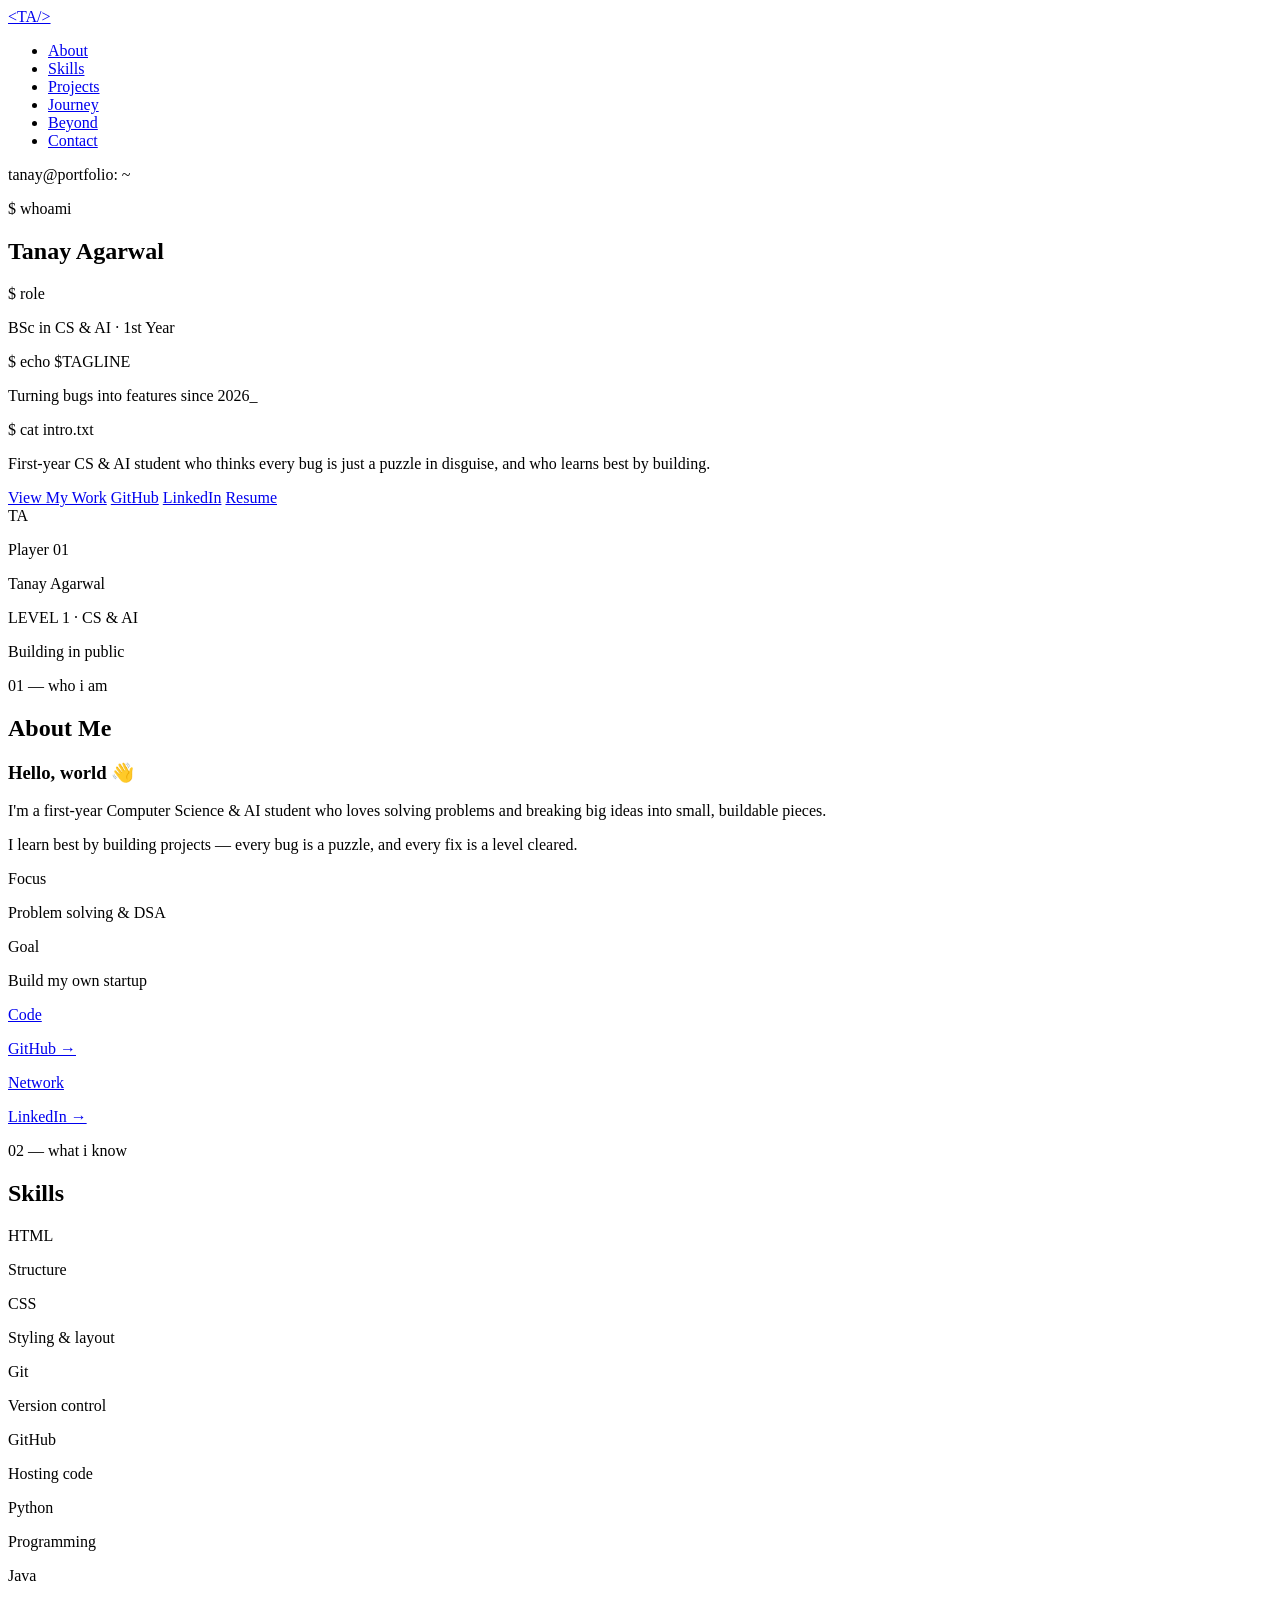
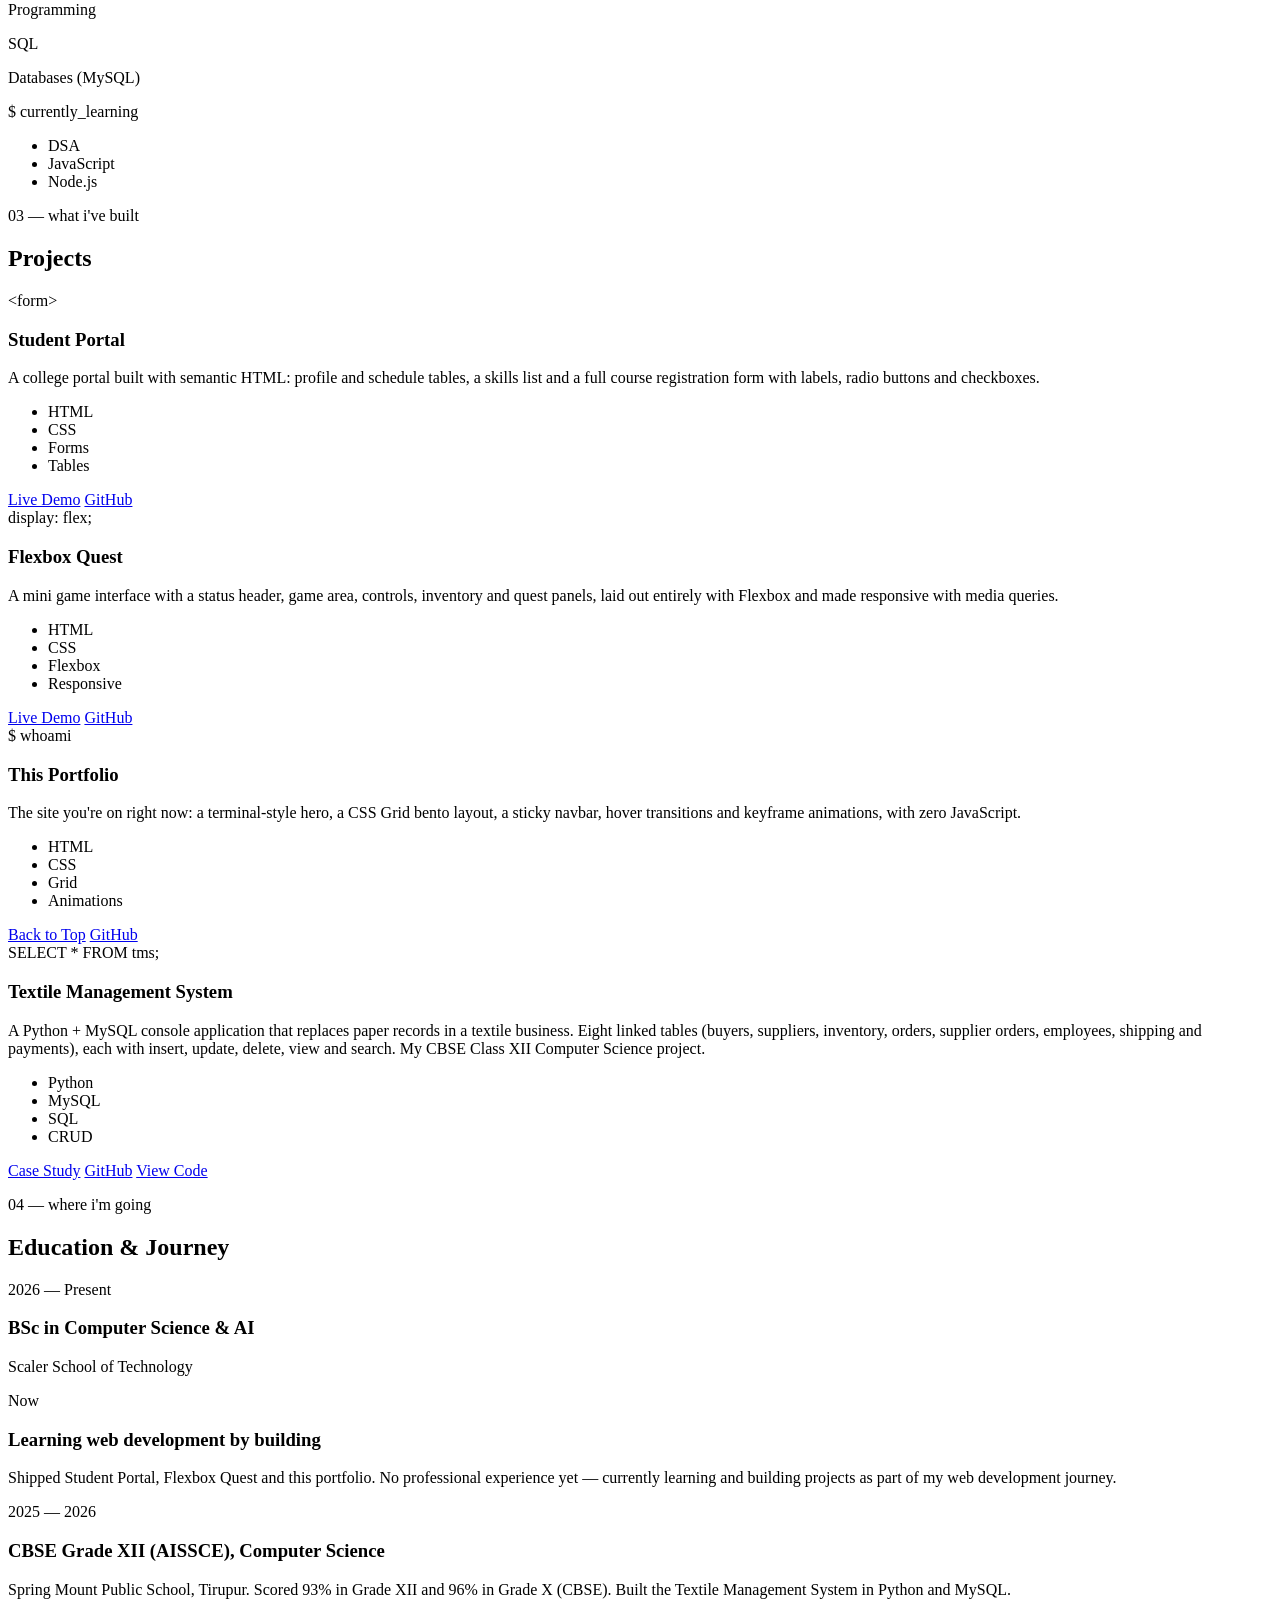
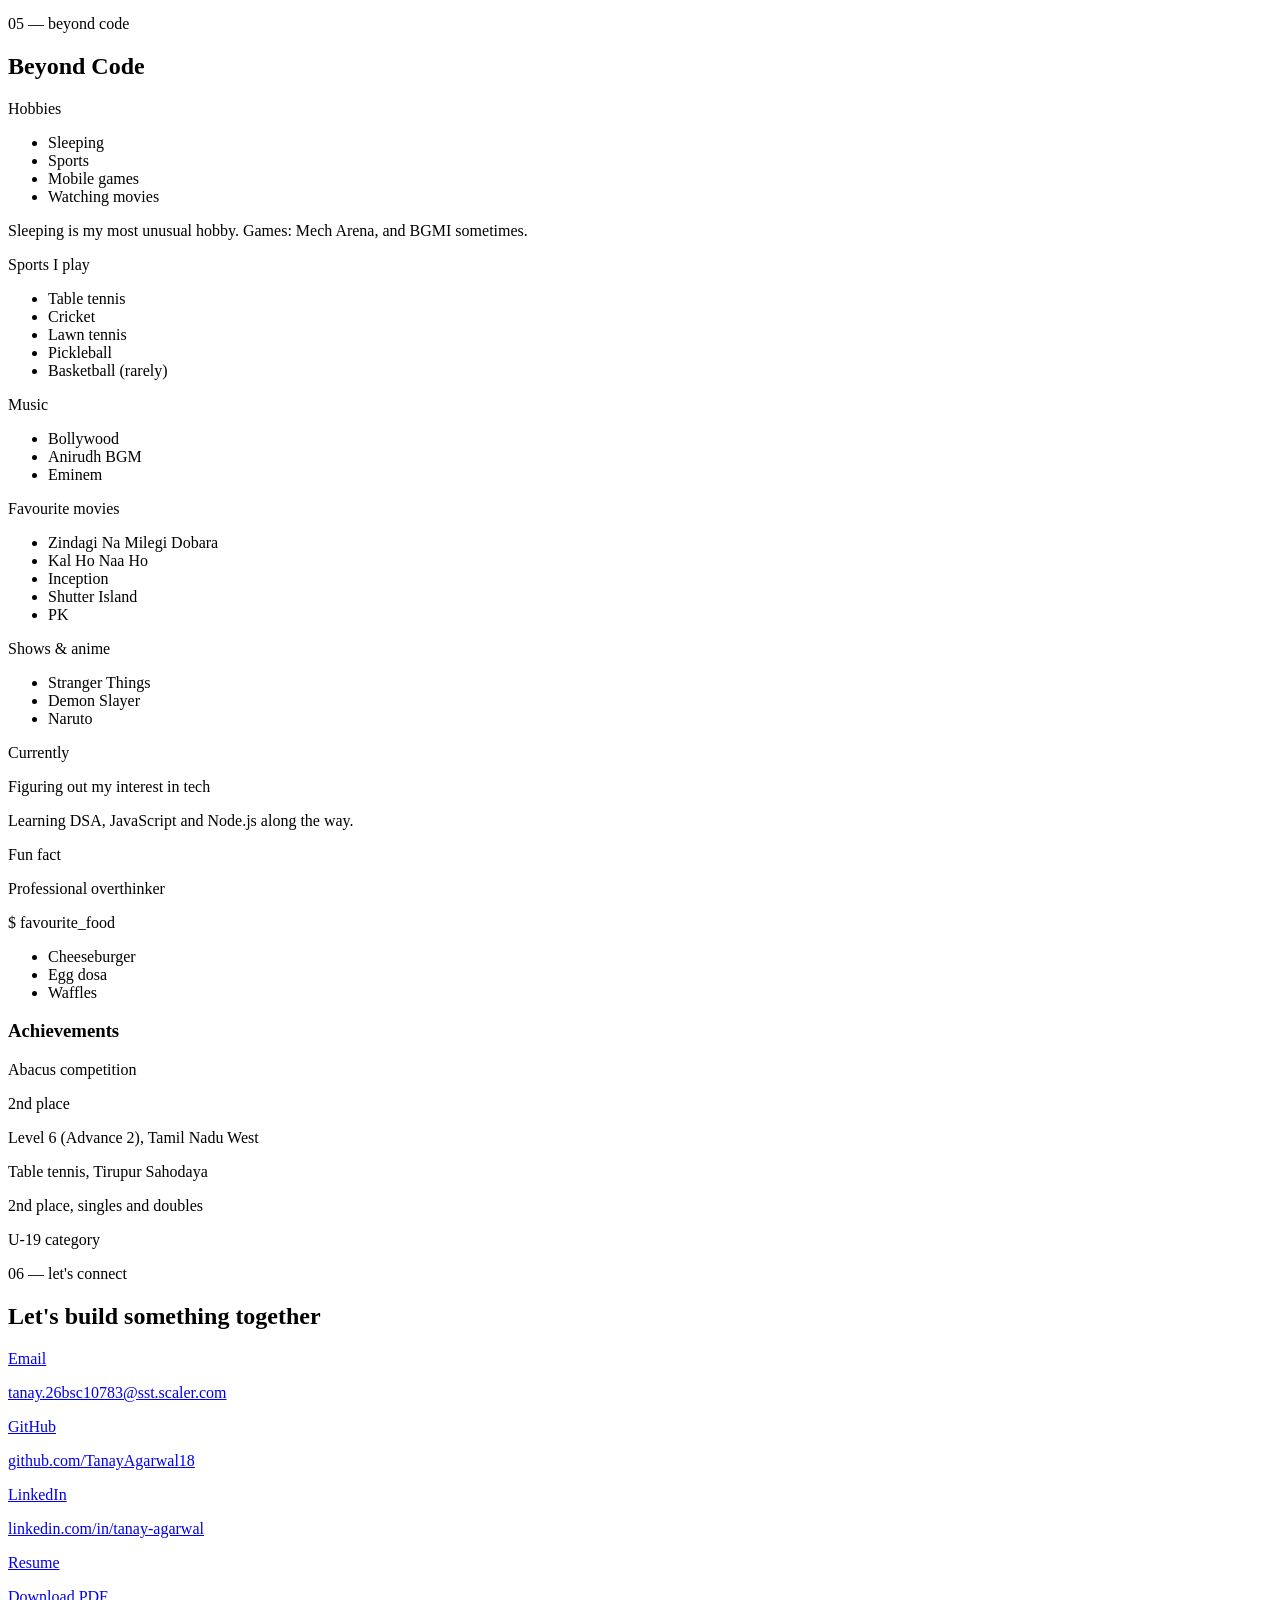
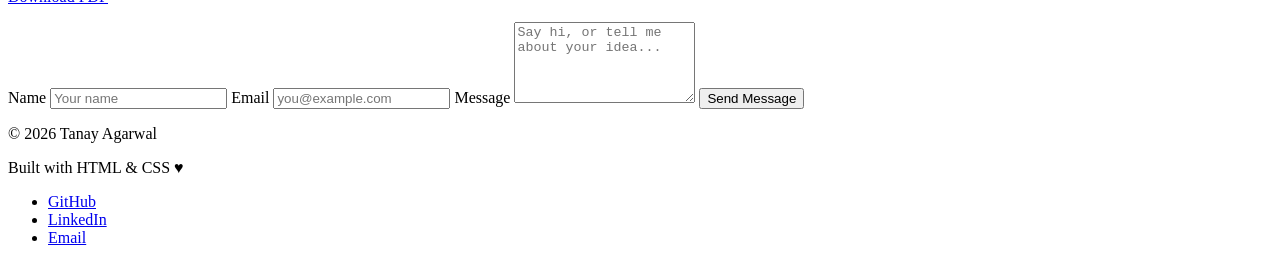
==== index.html @ 056e38bf "Rename index (5).html to index.html" ====
<!DOCTYPE html>
<html lang="en">
<head>
    <meta charset="UTF-8">
    <meta name="viewport" content="width=device-width, initial-scale=1.0">
    <meta name="description" content="Tanay Agarwal - first-year CS & AI student who learns by building. Portfolio of projects built with HTML and CSS.">
    <title>Tanay Agarwal | Portfolio</title>
    <link rel="stylesheet" href="style.css">
</head>

<body>

    <!-- ==================== NAVBAR ==================== -->
    <header class="navbar">
        <nav class="container nav">
            <a href="#hero" class="logo">&lt;TA/&gt;</a>
            <ul class="nav-links">
                <li><a href="#about">About</a></li>
                <li><a href="#skills">Skills</a></li>
                <li><a href="#projects">Projects</a></li>
                <li><a href="#journey">Journey</a></li>
                <li><a href="#beyond">Beyond</a></li>
                <li><a href="#contact">Contact</a></li>
            </ul>
        </nav>
    </header>

    <main>

        <!-- ==================== HERO ==================== -->
        <section id="hero" class="container section">
            <div class="hero-grid">

                <div class="terminal">
                    <div class="terminal-bar">
                        <span class="dot red"></span>
                        <span class="dot yellow"></span>
                        <span class="dot green"></span>
                        <span class="terminal-title">tanay@portfolio: ~</span>
                    </div>

                    <div class="terminal-body">
                        <p class="muted"><span class="prompt">$</span> whoami</p>
                        <h1>Tanay Agarwal</h1>

                        <p class="muted"><span class="prompt">$</span> role</p>
                        <p>BSc in CS &amp; AI &middot; 1st Year</p>

                        <p class="muted"><span class="prompt">$</span> echo $TAGLINE</p>
                        <p>Turning bugs into features since 2026<span class="cursor">_</span></p>

                        <p class="muted"><span class="prompt">$</span> cat intro.txt</p>
                        <p class="intro">First-year CS &amp; AI student who thinks every bug is just a puzzle in disguise, and who learns best by building.</p>

                        <div class="buttons">
                            <a href="#projects" class="btn">View My Work</a>
                            <a href="https://github.com/TanayAgarwal18" class="btn btn-outline" target="_blank" rel="noopener noreferrer">GitHub</a>
                            <a href="https://www.linkedin.com/in/tanay-agarwal-5a61913a0" class="btn btn-outline" target="_blank" rel="noopener noreferrer">LinkedIn</a>
                            <a href="Tanay_Agarwal_Resume.pdf" class="btn btn-outline" target="_blank">Resume</a>
                        </div>
                    </div>
                </div>

                <aside class="card profile">
                    <div class="avatar">TA</div>
                    <p class="label">Player 01</p>
                    <p class="player-name">Tanay Agarwal</p>
                    <p class="level">LEVEL 1 &middot; CS &amp; AI</p>
                    <p class="status"><span class="live"></span> Building in public</p>
                </aside>

            </div>
        </section>

        <!-- ==================== ABOUT ==================== -->
        <section id="about" class="container section">
            <div class="section-head">
                <p class="eyebrow">01 &mdash; who i am</p>
                <h2>About Me</h2>
            </div>

            <div class="bento">

                <article class="card lift wide tall">
                    <h3>Hello, world &#128075;</h3>
                    <p>I'm a first-year Computer Science &amp; AI student who loves solving problems and breaking big ideas into small, buildable pieces.</p>
                    <p>I learn best by building projects &mdash; every bug is a puzzle, and every fix is a level cleared.</p>
                </article>

                <article class="card lift">
                    <p class="label">Focus</p>
                    <p class="big-text">Problem solving &amp; DSA</p>
                </article>

                <article class="card lift">
                    <p class="label">Goal</p>
                    <p class="big-text">Build my own startup</p>
                </article>

                <a class="card lift link-card" href="https://github.com/TanayAgarwal18" target="_blank" rel="noopener noreferrer">
                    <p class="label">Code</p>
                    <p class="big-text">GitHub &rarr;</p>
                </a>

                <a class="card lift link-card" href="https://www.linkedin.com/in/tanay-agarwal-5a61913a0" target="_blank" rel="noopener noreferrer">
                    <p class="label">Network</p>
                    <p class="big-text">LinkedIn &rarr;</p>
                </a>

            </div>
        </section>

        <!-- ==================== SKILLS ==================== -->
        <section id="skills" class="container section">
            <div class="section-head">
                <p class="eyebrow">02 &mdash; what i know</p>
                <h2>Skills</h2>
            </div>

            <div class="cards small">
                <div class="card lift skill">
                    <p class="skill-name">HTML</p>
                    <p class="note">Structure</p>
                </div>
                <div class="card lift skill">
                    <p class="skill-name">CSS</p>
                    <p class="note">Styling &amp; layout</p>
                </div>
                <div class="card lift skill">
                    <p class="skill-name">Git</p>
                    <p class="note">Version control</p>
                </div>
                <div class="card lift skill">
                    <p class="skill-name">GitHub</p>
                    <p class="note">Hosting code</p>
                </div>
                <div class="card lift skill">
                    <p class="skill-name">Python</p>
                    <p class="note">Programming</p>
                </div>
                <div class="card lift skill">
                    <p class="skill-name">Java</p>
                    <p class="note">Programming</p>
                </div>
                <div class="card lift skill">
                    <p class="skill-name">SQL</p>
                    <p class="note">Databases (MySQL)</p>
                </div>
            </div>

            <div class="card row-card">
                <p>$ currently_learning</p>
                <ul class="pills">
                    <li>DSA</li>
                    <li>JavaScript</li>
                    <li>Node.js</li>
                </ul>
            </div>
        </section>

        <!-- ==================== PROJECTS ==================== -->
        <section id="projects" class="container section">
            <div class="section-head">
                <p class="eyebrow">03 &mdash; what i've built</p>
                <h2>Projects</h2>
            </div>

            <div class="projects">

                <article class="card lift project">
                    <div class="preview blue">&lt;form&gt;</div>
                    <div class="project-body">
                        <h3>Student Portal</h3>
                        <p>A college portal built with semantic HTML: profile and schedule tables, a skills list and a full course registration form with labels, radio buttons and checkboxes.</p>
                        <ul class="pills">
                            <li>HTML</li>
                            <li>CSS</li>
                            <li>Forms</li>
                            <li>Tables</li>
                        </ul>
                        <div class="buttons">
                            <a href="student-portal.html" class="btn btn-small">Live Demo</a>
                            <a href="https://github.com/TanayAgarwal18" class="btn btn-small btn-outline" target="_blank" rel="noopener noreferrer">GitHub</a>
                        </div>
                    </div>
                </article>

                <article class="card lift project">
                    <div class="preview orange">display: flex;</div>
                    <div class="project-body">
                        <h3>Flexbox Quest</h3>
                        <p>A mini game interface with a status header, game area, controls, inventory and quest panels, laid out entirely with Flexbox and made responsive with media queries.</p>
                        <ul class="pills">
                            <li>HTML</li>
                            <li>CSS</li>
                            <li>Flexbox</li>
                            <li>Responsive</li>
                        </ul>
                        <div class="buttons">
                            <a href="index.html" class="btn btn-small">Live Demo</a>
                            <a href="https://github.com/TanayAgarwal18" class="btn btn-small btn-outline" target="_blank" rel="noopener noreferrer">GitHub</a>
                        </div>
                    </div>
                </article>

                <article class="card lift project">
                    <div class="preview green">$ whoami</div>
                    <div class="project-body">
                        <h3>This Portfolio</h3>
                        <p>The site you're on right now: a terminal-style hero, a CSS Grid bento layout, a sticky navbar, hover transitions and keyframe animations, with zero JavaScript.</p>
                        <ul class="pills">
                            <li>HTML</li>
                            <li>CSS</li>
                            <li>Grid</li>
                            <li>Animations</li>
                        </ul>
                        <div class="buttons">
                            <a href="#hero" class="btn btn-small">Back to Top</a>
                            <a href="https://github.com/TanayAgarwal18" class="btn btn-small btn-outline" target="_blank" rel="noopener noreferrer">GitHub</a>
                        </div>
                    </div>
                </article>

                <article class="card lift project">
                    <div class="preview purple">SELECT * FROM tms;</div>
                    <div class="project-body">
                        <h3>Textile Management System</h3>
                        <p>A Python + MySQL console application that replaces paper records in a textile business. Eight linked tables (buyers, suppliers, inventory, orders, supplier orders, employees, shipping and payments), each with insert, update, delete, view and search. My CBSE Class XII Computer Science project.</p>
                        <ul class="pills">
                            <li>Python</li>
                            <li>MySQL</li>
                            <li>SQL</li>
                            <li>CRUD</li>
                        </ul>
                        <div class="buttons">
                            <a href="textile-management-system.html" class="btn btn-small">Case Study</a>
                            <a href="https://github.com/TanayAgarwal18/Textile_Management_System/blob/main/TANAY%20TMS%20FINALEST%20COPY%20(1).pdf%20(1)%20(1).pdf" class="btn btn-small btn-outline" target="_blank" rel="noopener noreferrer">GitHub</a>
                            <a href="https://github.com/TanayAgarwal18/Textile_Management_System/blob/main/py.py" class="btn btn-small">View Code</a>
                        </div>
                    </div>
                </article>

            </div>
        </section>

        <!-- ==================== EDUCATION / JOURNEY ==================== -->
        <section id="journey" class="container section">
            <div class="section-head">
                <p class="eyebrow">04 &mdash; where i'm going</p>
                <h2>Education &amp; Journey</h2>
            </div>

            <div class="timeline">

                <div class="card">
                    <p class="date">2026 &mdash; Present</p>
                    <h3>BSc in Computer Science &amp; AI</h3>
                    <p class="note">Scaler School of Technology</p>
                </div>

                <div class="card">
                    <p class="date">Now</p>
                    <h3>Learning web development by building</h3>
                    <p class="note">Shipped Student Portal, Flexbox Quest and this portfolio. No professional experience yet &mdash; currently learning and building projects as part of my web development journey.</p>
                </div>

                <div class="card">
                    <p class="date">2025 &mdash; 2026</p>
                    <h3>CBSE Grade XII (AISSCE), Computer Science</h3>
                    <p class="note">Spring Mount Public School, Tirupur. Scored 93% in Grade XII and 96% in Grade X (CBSE). Built the Textile Management System in Python and MySQL.</p>
                </div>

            </div>
        </section>

        <!-- ==================== BEYOND CODE ==================== -->
        <section id="beyond" class="container section">
            <div class="section-head">
                <p class="eyebrow">05 &mdash; beyond code</p>
                <h2>Beyond Code</h2>
            </div>

            <div class="bento">

                <article class="card lift wide">
                    <p class="label">Hobbies</p>
                    <ul class="pills">
                        <li>Sleeping</li>
                        <li>Sports</li>
                        <li>Mobile games</li>
                        <li>Watching movies</li>
                    </ul>
                    <p class="note">Sleeping is my most unusual hobby. Games: Mech Arena, and BGMI sometimes.</p>
                </article>

                <article class="card lift">
                    <p class="label">Sports I play</p>
                    <ul class="pills">
                        <li>Table tennis</li>
                        <li>Cricket</li>
                        <li>Lawn tennis</li>
                        <li>Pickleball</li>
                        <li>Basketball (rarely)</li>
                    </ul>
                </article>

                <article class="card lift">
                    <p class="label">Music</p>
                    <ul class="pills">
                        <li>Bollywood</li>
                        <li>Anirudh BGM</li>
                        <li>Eminem</li>
                    </ul>
                </article>

                <article class="card lift wide">
                    <p class="label">Favourite movies</p>
                    <ul class="pills">
                        <li>Zindagi Na Milegi Dobara</li>
                        <li>Kal Ho Naa Ho</li>
                        <li>Inception</li>
                        <li>Shutter Island</li>
                        <li>PK</li>
                    </ul>
                    <p class="label">Shows &amp; anime</p>
                    <ul class="pills">
                        <li>Stranger Things</li>
                        <li>Demon Slayer</li>
                        <li>Naruto</li>
                    </ul>
                </article>

                <article class="card lift">
                    <p class="label">Currently</p>
                    <p class="big-text">Figuring out my interest in tech</p>
                    <p class="note">Learning DSA, JavaScript and Node.js along the way.</p>
                </article>

                <article class="card lift">
                    <p class="label">Fun fact</p>
                    <p class="big-text">Professional overthinker</p>
                </article>

            </div>

            <div class="card row-card">
                <p>$ favourite_food</p>
                <ul class="pills">
                    <li>Cheeseburger</li>
                    <li>Egg dosa</li>
                    <li>Waffles</li>
                </ul>
            </div>

            <h3 class="sub-head">Achievements</h3>

            <div class="bento">
                <article class="card lift wide">
                    <p class="label">Abacus competition</p>
                    <p class="big-text">2nd place</p>
                    <p class="note">Level 6 (Advance 2), Tamil Nadu West</p>
                </article>

                <article class="card lift wide">
                    <p class="label">Table tennis, Tirupur Sahodaya</p>
                    <p class="big-text">2nd place, singles and doubles</p>
                    <p class="note">U-19 category</p>
                </article>
            </div>
        </section>

        <!-- ==================== CONTACT ==================== -->
        <section id="contact" class="container section">
            <div class="section-head">
                <p class="eyebrow">06 &mdash; let's connect</p>
                <h2>Let's build something together</h2>
            </div>

            <div class="contact">

                <div class="contact-links">
                    <a class="card lift contact-card" href="mailto:tanay.26bsc10783@sst.scaler.com">
                        <p class="label">Email</p>
                        <p class="contact-value">tanay.26bsc10783@sst.scaler.com</p>
                    </a>
                    <a class="card lift contact-card" href="https://github.com/TanayAgarwal18" target="_blank" rel="noopener noreferrer">
                        <p class="label">GitHub</p>
                        <p class="contact-value">github.com/TanayAgarwal18</p>
                    </a>
                    <a class="card lift contact-card" href="https://www.linkedin.com/in/tanay-agarwal-5a61913a0" target="_blank" rel="noopener noreferrer">
                        <p class="label">LinkedIn</p>
                        <p class="contact-value">linkedin.com/in/tanay-agarwal</p>
                    </a>
                    <a class="card lift contact-card" href="Tanay_Agarwal_Resume.pdf" target="_blank">
                        <p class="label">Resume</p>
                        <p class="contact-value">Download PDF</p>
                    </a>
                </div>

                <!-- Front-end only form: opens the visitor's email app (no backend needed) -->
                <form class="card" action="mailto:tanay.26bsc10783@sst.scaler.com" method="post" enctype="text/plain">
                    <label for="c-name">Name</label>
                    <input type="text" id="c-name" name="name" placeholder="Your name" required>

                    <label for="c-email">Email</label>
                    <input type="email" id="c-email" name="email" placeholder="you@example.com" required>

                    <label for="c-message">Message</label>
                    <textarea id="c-message" name="message" rows="5" placeholder="Say hi, or tell me about your idea..." required></textarea>

                    <button type="submit" class="btn">Send Message</button>
                </form>

            </div>
        </section>

    </main>

    <!-- ==================== FOOTER ==================== -->
    <footer class="footer">
        <p>&copy; 2026 Tanay Agarwal</p>
        <p>Built with HTML &amp; CSS &hearts;</p>
        <ul class="footer-links">
            <li><a href="https://github.com/TanayAgarwal18" target="_blank" rel="noopener noreferrer">GitHub</a></li>
            <li><a href="https://www.linkedin.com/in/tanay-agarwal-5a61913a0" target="_blank" rel="noopener noreferrer">LinkedIn</a></li>
            <li><a href="mailto:tanay.26bsc10783@sst.scaler.com">Email</a></li>
        </ul>
    </footer>

</body>
</html>
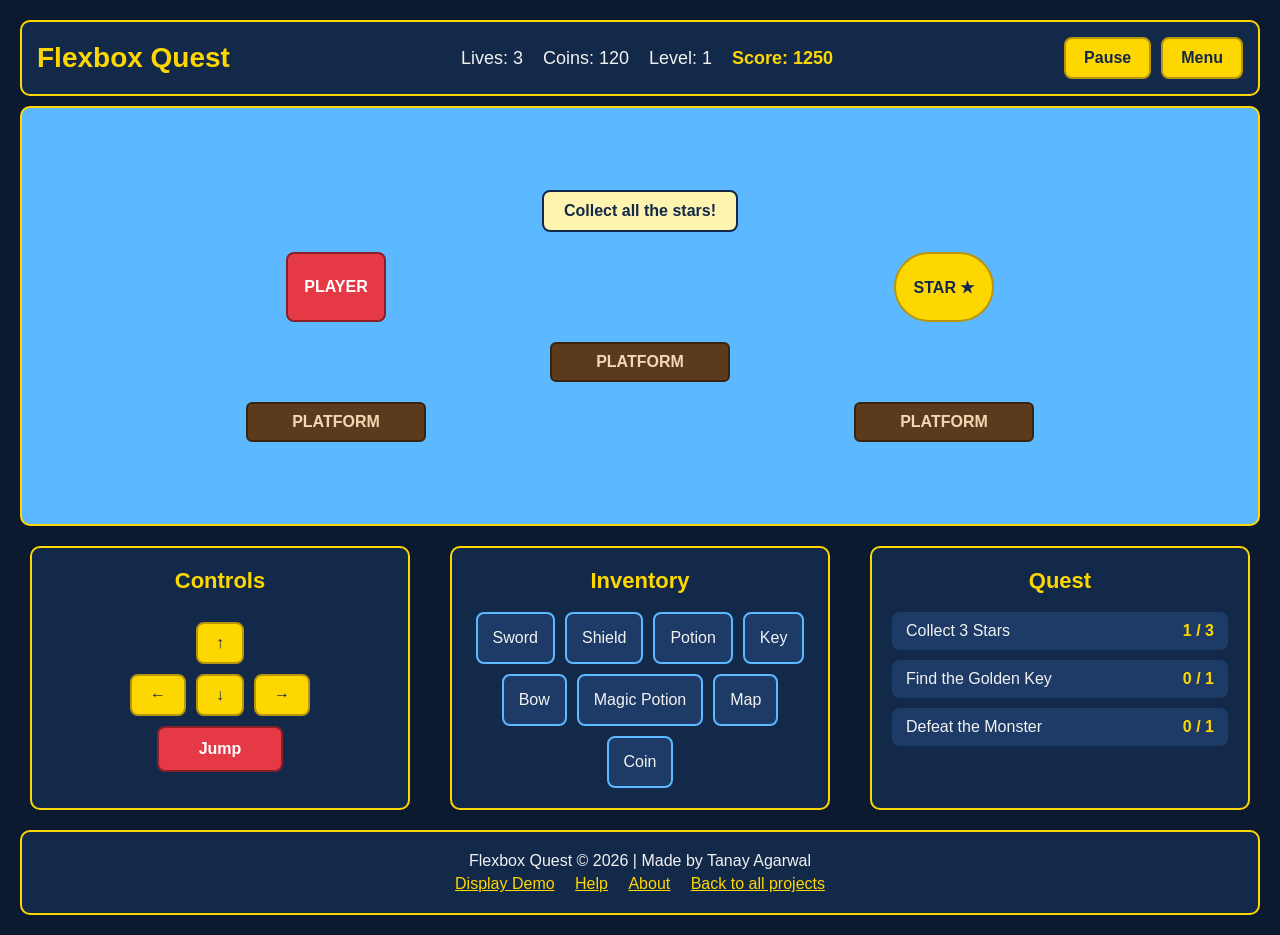
==== commit 39eea260: "Add files via upload" ====
--- a/index.html
+++ b/index.html
@@ -3,428 +3,130 @@
 <head>
     <meta charset="UTF-8">
     <meta name="viewport" content="width=device-width, initial-scale=1.0">
-    <meta name="description" content="Tanay Agarwal - first-year CS & AI student who learns by building. Portfolio of projects built with HTML and CSS.">
-    <title>Tanay Agarwal | Portfolio</title>
-    <link rel="stylesheet" href="style.css">
+    <title>Flexbox Quest</title>
+    <link rel="stylesheet" href="style (2).css">
 </head>
 
 <body>
 
-    <!-- ==================== NAVBAR ==================== -->
-    <header class="navbar">
-        <nav class="container nav">
-            <a href="#hero" class="logo">&lt;TA/&gt;</a>
-            <ul class="nav-links">
-                <li><a href="#about">About</a></li>
-                <li><a href="#skills">Skills</a></li>
-                <li><a href="#projects">Projects</a></li>
-                <li><a href="#journey">Journey</a></li>
-                <li><a href="#beyond">Beyond</a></li>
-                <li><a href="#contact">Contact</a></li>
-            </ul>
-        </nav>
+    <!-- PART 3: Game Header (flex row: title | info | buttons) -->
+    <header class="game-header">
+
+        <h1>Flexbox Quest</h1>
+
+        <div class="game-info">
+            <span>Lives: 3</span>
+            <span>Coins: 120</span>
+            <span>Level: 1</span>
+            <!-- Bonus 2: Score -->
+            <span class="score">Score: 1250</span>
+        </div>
+
+        <div class="header-actions">
+            <button>Pause</button>
+            <button>Menu</button>
+        </div>
+
     </header>
 
     <main>
 
-        <!-- ==================== HERO ==================== -->
-        <section id="hero" class="container section">
-            <div class="hero-grid">
+        <!-- PART 4: Game Area (flex column, no positioning) -->
+        <section class="game-area">
 
-                <div class="terminal">
-                    <div class="terminal-bar">
-                        <span class="dot red"></span>
-                        <span class="dot yellow"></span>
-                        <span class="dot green"></span>
-                        <span class="terminal-title">tanay@portfolio: ~</span>
-                    </div>
+            <!-- Bonus 3: Game message -->
+            <p class="game-message">Collect all the stars!</p>
 
-                    <div class="terminal-body">
-                        <p class="muted"><span class="prompt">$</span> whoami</p>
-                        <h1>Tanay Agarwal</h1>
+            <!-- Row 1: player on the left, star on the right -->
+            <div class="game-row">
+                <div class="player">PLAYER</div>
+                <div class="star">STAR &#9733;</div>
+            </div>
 
-                        <p class="muted"><span class="prompt">$</span> role</p>
-                        <p>BSc in CS &amp; AI &middot; 1st Year</p>
+            <!-- Row 2: one centred platform -->
+            <div class="game-row">
+                <div class="platform">PLATFORM</div>
+            </div>
 
-                        <p class="muted"><span class="prompt">$</span> echo $TAGLINE</p>
-                        <p>Turning bugs into features since 2026<span class="cursor">_</span></p>
+            <!-- Row 3: two platforms spread apart -->
+            <div class="game-row">
+                <div class="platform">PLATFORM</div>
+                <div class="platform">PLATFORM</div>
+            </div>
 
-                        <p class="muted"><span class="prompt">$</span> cat intro.txt</p>
-                        <p class="intro">First-year CS &amp; AI student who thinks every bug is just a puzzle in disguise, and who learns best by building.</p>
+        </section>
 
-                        <div class="buttons">
-                            <a href="#projects" class="btn">View My Work</a>
-                            <a href="https://github.com/TanayAgarwal18" class="btn btn-outline" target="_blank" rel="noopener noreferrer">GitHub</a>
-                            <a href="https://www.linkedin.com/in/tanay-agarwal-5a61913a0" class="btn btn-outline" target="_blank" rel="noopener noreferrer">LinkedIn</a>
-                            <a href="Tanay_Agarwal_Resume.pdf" class="btn btn-outline" target="_blank">Resume</a>
-                        </div>
-                    </div>
+        <!-- PART 5: three panels in one row -->
+        <section class="game-panels">
+
+            <!-- PART 6: Controls -->
+            <div class="panel controls">
+                <h2>Controls</h2>
+
+                <div class="control-row">
+                    <button>&uarr;</button>
                 </div>
 
-                <aside class="card profile">
-                    <div class="avatar">TA</div>
-                    <p class="label">Player 01</p>
-                    <p class="player-name">Tanay Agarwal</p>
-                    <p class="level">LEVEL 1 &middot; CS &amp; AI</p>
-                    <p class="status"><span class="live"></span> Building in public</p>
-                </aside>
+                <div class="control-row">
+                    <button>&larr;</button>
+                    <button>&darr;</button>
+                    <button>&rarr;</button>
+                </div>
 
-            </div>
-        </section>
-
-        <!-- ==================== ABOUT ==================== -->
-        <section id="about" class="container section">
-            <div class="section-head">
-                <p class="eyebrow">01 &mdash; who i am</p>
-                <h2>About Me</h2>
-            </div>
-
-            <div class="bento">
-
-                <article class="card lift wide tall">
-                    <h3>Hello, world &#128075;</h3>
-                    <p>I'm a first-year Computer Science &amp; AI student who loves solving problems and breaking big ideas into small, buildable pieces.</p>
-                    <p>I learn best by building projects &mdash; every bug is a puzzle, and every fix is a level cleared.</p>
-                </article>
-
-                <article class="card lift">
-                    <p class="label">Focus</p>
-                    <p class="big-text">Problem solving &amp; DSA</p>
-                </article>
-
-                <article class="card lift">
-                    <p class="label">Goal</p>
-                    <p class="big-text">Build my own startup</p>
-                </article>
-
-                <a class="card lift link-card" href="https://github.com/TanayAgarwal18" target="_blank" rel="noopener noreferrer">
-                    <p class="label">Code</p>
-                    <p class="big-text">GitHub &rarr;</p>
-                </a>
-
-                <a class="card lift link-card" href="https://www.linkedin.com/in/tanay-agarwal-5a61913a0" target="_blank" rel="noopener noreferrer">
-                    <p class="label">Network</p>
-                    <p class="big-text">LinkedIn &rarr;</p>
-                </a>
-
-            </div>
-        </section>
-
-        <!-- ==================== SKILLS ==================== -->
-        <section id="skills" class="container section">
-            <div class="section-head">
-                <p class="eyebrow">02 &mdash; what i know</p>
-                <h2>Skills</h2>
-            </div>
-
-            <div class="cards small">
-                <div class="card lift skill">
-                    <p class="skill-name">HTML</p>
-                    <p class="note">Structure</p>
-                </div>
-                <div class="card lift skill">
-                    <p class="skill-name">CSS</p>
-                    <p class="note">Styling &amp; layout</p>
-                </div>
-                <div class="card lift skill">
-                    <p class="skill-name">Git</p>
-                    <p class="note">Version control</p>
-                </div>
-                <div class="card lift skill">
-                    <p class="skill-name">GitHub</p>
-                    <p class="note">Hosting code</p>
-                </div>
-                <div class="card lift skill">
-                    <p class="skill-name">Python</p>
-                    <p class="note">Programming</p>
-                </div>
-                <div class="card lift skill">
-                    <p class="skill-name">Java</p>
-                    <p class="note">Programming</p>
-                </div>
-                <div class="card lift skill">
-                    <p class="skill-name">SQL</p>
-                    <p class="note">Databases (MySQL)</p>
+                <div class="control-row">
+                    <button class="jump">Jump</button>
                 </div>
             </div>
 
-            <div class="card row-card">
-                <p>$ currently_learning</p>
-                <ul class="pills">
-                    <li>DSA</li>
-                    <li>JavaScript</li>
-                    <li>Node.js</li>
-                </ul>
-            </div>
-        </section>
+            <!-- PART 7: Inventory (Bonus 1: extra items, wraps automatically) -->
+            <div class="panel inventory">
+                <h2>Inventory</h2>
 
-        <!-- ==================== PROJECTS ==================== -->
-        <section id="projects" class="container section">
-            <div class="section-head">
-                <p class="eyebrow">03 &mdash; what i've built</p>
-                <h2>Projects</h2>
+                <div class="inventory-items">
+                    <div class="item">Sword</div>
+                    <div class="item">Shield</div>
+                    <div class="item">Potion</div>
+                    <div class="item">Key</div>
+                    <div class="item">Bow</div>
+                    <div class="item">Magic Potion</div>
+                    <div class="item">Map</div>
+                    <div class="item">Coin</div>
+                </div>
             </div>
 
-            <div class="projects">
+            <!-- PART 8: Quest -->
+            <div class="panel quest">
+                <h2>Quest</h2>
 
-                <article class="card lift project">
-                    <div class="preview blue">&lt;form&gt;</div>
-                    <div class="project-body">
-                        <h3>Student Portal</h3>
-                        <p>A college portal built with semantic HTML: profile and schedule tables, a skills list and a full course registration form with labels, radio buttons and checkboxes.</p>
-                        <ul class="pills">
-                            <li>HTML</li>
-                            <li>CSS</li>
-                            <li>Forms</li>
-                            <li>Tables</li>
-                        </ul>
-                        <div class="buttons">
-                            <a href="student-portal.html" class="btn btn-small">Live Demo</a>
-                            <a href="https://github.com/TanayAgarwal18" class="btn btn-small btn-outline" target="_blank" rel="noopener noreferrer">GitHub</a>
-                        </div>
-                    </div>
-                </article>
+                <div class="quest-item">
+                    <span>Collect 3 Stars</span>
+                    <span>1 / 3</span>
+                </div>
 
-                <article class="card lift project">
-                    <div class="preview orange">display: flex;</div>
-                    <div class="project-body">
-                        <h3>Flexbox Quest</h3>
-                        <p>A mini game interface with a status header, game area, controls, inventory and quest panels, laid out entirely with Flexbox and made responsive with media queries.</p>
-                        <ul class="pills">
-                            <li>HTML</li>
-                            <li>CSS</li>
-                            <li>Flexbox</li>
-                            <li>Responsive</li>
-                        </ul>
-                        <div class="buttons">
-                            <a href="index.html" class="btn btn-small">Live Demo</a>
-                            <a href="https://github.com/TanayAgarwal18" class="btn btn-small btn-outline" target="_blank" rel="noopener noreferrer">GitHub</a>
-                        </div>
-                    </div>
-                </article>
+                <div class="quest-item">
+                    <span>Find the Golden Key</span>
+                    <span>0 / 1</span>
+                </div>
 
-                <article class="card lift project">
-                    <div class="preview green">$ whoami</div>
-                    <div class="project-body">
-                        <h3>This Portfolio</h3>
-                        <p>The site you're on right now: a terminal-style hero, a CSS Grid bento layout, a sticky navbar, hover transitions and keyframe animations, with zero JavaScript.</p>
-                        <ul class="pills">
-                            <li>HTML</li>
-                            <li>CSS</li>
-                            <li>Grid</li>
-                            <li>Animations</li>
-                        </ul>
-                        <div class="buttons">
-                            <a href="#hero" class="btn btn-small">Back to Top</a>
-                            <a href="https://github.com/TanayAgarwal18" class="btn btn-small btn-outline" target="_blank" rel="noopener noreferrer">GitHub</a>
-                        </div>
-                    </div>
-                </article>
-
-                <article class="card lift project">
-                    <div class="preview purple">SELECT * FROM tms;</div>
-                    <div class="project-body">
-                        <h3>Textile Management System</h3>
-                        <p>A Python + MySQL console application that replaces paper records in a textile business. Eight linked tables (buyers, suppliers, inventory, orders, supplier orders, employees, shipping and payments), each with insert, update, delete, view and search. My CBSE Class XII Computer Science project.</p>
-                        <ul class="pills">
-                            <li>Python</li>
-                            <li>MySQL</li>
-                            <li>SQL</li>
-                            <li>CRUD</li>
-                        </ul>
-                        <div class="buttons">
-                            <a href="textile-management-system.html" class="btn btn-small">Case Study</a>
-                            <a href="https://github.com/TanayAgarwal18/Textile_Management_System/blob/main/TANAY%20TMS%20FINALEST%20COPY%20(1).pdf%20(1)%20(1).pdf" class="btn btn-small btn-outline" target="_blank" rel="noopener noreferrer">GitHub</a>
-                            <a href="https://github.com/TanayAgarwal18/Textile_Management_System/blob/main/py.py" class="btn btn-small">View Code</a>
-                        </div>
-                    </div>
-                </article>
-
-            </div>
-        </section>
-
-        <!-- ==================== EDUCATION / JOURNEY ==================== -->
-        <section id="journey" class="container section">
-            <div class="section-head">
-                <p class="eyebrow">04 &mdash; where i'm going</p>
-                <h2>Education &amp; Journey</h2>
+                <div class="quest-item">
+                    <span>Defeat the Monster</span>
+                    <span>0 / 1</span>
+                </div>
             </div>
 
-            <div class="timeline">
-
-                <div class="card">
-                    <p class="date">2026 &mdash; Present</p>
-                    <h3>BSc in Computer Science &amp; AI</h3>
-                    <p class="note">Scaler School of Technology</p>
-                </div>
-
-                <div class="card">
-                    <p class="date">Now</p>
-                    <h3>Learning web development by building</h3>
-                    <p class="note">Shipped Student Portal, Flexbox Quest and this portfolio. No professional experience yet &mdash; currently learning and building projects as part of my web development journey.</p>
-                </div>
-
-                <div class="card">
-                    <p class="date">2025 &mdash; 2026</p>
-                    <h3>CBSE Grade XII (AISSCE), Computer Science</h3>
-                    <p class="note">Spring Mount Public School, Tirupur. Scored 93% in Grade XII and 96% in Grade X (CBSE). Built the Textile Management System in Python and MySQL.</p>
-                </div>
-
-            </div>
-        </section>
-
-        <!-- ==================== BEYOND CODE ==================== -->
-        <section id="beyond" class="container section">
-            <div class="section-head">
-                <p class="eyebrow">05 &mdash; beyond code</p>
-                <h2>Beyond Code</h2>
-            </div>
-
-            <div class="bento">
-
-                <article class="card lift wide">
-                    <p class="label">Hobbies</p>
-                    <ul class="pills">
-                        <li>Sleeping</li>
-                        <li>Sports</li>
-                        <li>Mobile games</li>
-                        <li>Watching movies</li>
-                    </ul>
-                    <p class="note">Sleeping is my most unusual hobby. Games: Mech Arena, and BGMI sometimes.</p>
-                </article>
-
-                <article class="card lift">
-                    <p class="label">Sports I play</p>
-                    <ul class="pills">
-                        <li>Table tennis</li>
-                        <li>Cricket</li>
-                        <li>Lawn tennis</li>
-                        <li>Pickleball</li>
-                        <li>Basketball (rarely)</li>
-                    </ul>
-                </article>
-
-                <article class="card lift">
-                    <p class="label">Music</p>
-                    <ul class="pills">
-                        <li>Bollywood</li>
-                        <li>Anirudh BGM</li>
-                        <li>Eminem</li>
-                    </ul>
-                </article>
-
-                <article class="card lift wide">
-                    <p class="label">Favourite movies</p>
-                    <ul class="pills">
-                        <li>Zindagi Na Milegi Dobara</li>
-                        <li>Kal Ho Naa Ho</li>
-                        <li>Inception</li>
-                        <li>Shutter Island</li>
-                        <li>PK</li>
-                    </ul>
-                    <p class="label">Shows &amp; anime</p>
-                    <ul class="pills">
-                        <li>Stranger Things</li>
-                        <li>Demon Slayer</li>
-                        <li>Naruto</li>
-                    </ul>
-                </article>
-
-                <article class="card lift">
-                    <p class="label">Currently</p>
-                    <p class="big-text">Figuring out my interest in tech</p>
-                    <p class="note">Learning DSA, JavaScript and Node.js along the way.</p>
-                </article>
-
-                <article class="card lift">
-                    <p class="label">Fun fact</p>
-                    <p class="big-text">Professional overthinker</p>
-                </article>
-
-            </div>
-
-            <div class="card row-card">
-                <p>$ favourite_food</p>
-                <ul class="pills">
-                    <li>Cheeseburger</li>
-                    <li>Egg dosa</li>
-                    <li>Waffles</li>
-                </ul>
-            </div>
-
-            <h3 class="sub-head">Achievements</h3>
-
-            <div class="bento">
-                <article class="card lift wide">
-                    <p class="label">Abacus competition</p>
-                    <p class="big-text">2nd place</p>
-                    <p class="note">Level 6 (Advance 2), Tamil Nadu West</p>
-                </article>
-
-                <article class="card lift wide">
-                    <p class="label">Table tennis, Tirupur Sahodaya</p>
-                    <p class="big-text">2nd place, singles and doubles</p>
-                    <p class="note">U-19 category</p>
-                </article>
-            </div>
-        </section>
-
-        <!-- ==================== CONTACT ==================== -->
-        <section id="contact" class="container section">
-            <div class="section-head">
-                <p class="eyebrow">06 &mdash; let's connect</p>
-                <h2>Let's build something together</h2>
-            </div>
-
-            <div class="contact">
-
-                <div class="contact-links">
-                    <a class="card lift contact-card" href="mailto:tanay.26bsc10783@sst.scaler.com">
-                        <p class="label">Email</p>
-                        <p class="contact-value">tanay.26bsc10783@sst.scaler.com</p>
-                    </a>
-                    <a class="card lift contact-card" href="https://github.com/TanayAgarwal18" target="_blank" rel="noopener noreferrer">
-                        <p class="label">GitHub</p>
-                        <p class="contact-value">github.com/TanayAgarwal18</p>
-                    </a>
-                    <a class="card lift contact-card" href="https://www.linkedin.com/in/tanay-agarwal-5a61913a0" target="_blank" rel="noopener noreferrer">
-                        <p class="label">LinkedIn</p>
-                        <p class="contact-value">linkedin.com/in/tanay-agarwal</p>
-                    </a>
-                    <a class="card lift contact-card" href="Tanay_Agarwal_Resume.pdf" target="_blank">
-                        <p class="label">Resume</p>
-                        <p class="contact-value">Download PDF</p>
-                    </a>
-                </div>
-
-                <!-- Front-end only form: opens the visitor's email app (no backend needed) -->
-                <form class="card" action="mailto:tanay.26bsc10783@sst.scaler.com" method="post" enctype="text/plain">
-                    <label for="c-name">Name</label>
-                    <input type="text" id="c-name" name="name" placeholder="Your name" required>
-
-                    <label for="c-email">Email</label>
-                    <input type="email" id="c-email" name="email" placeholder="you@example.com" required>
-
-                    <label for="c-message">Message</label>
-                    <textarea id="c-message" name="message" rows="5" placeholder="Say hi, or tell me about your idea..." required></textarea>
-
-                    <button type="submit" class="btn">Send Message</button>
-                </form>
-
-            </div>
         </section>
 
     </main>
 
-    <!-- ==================== FOOTER ==================== -->
-    <footer class="footer">
-        <p>&copy; 2026 Tanay Agarwal</p>
-        <p>Built with HTML &amp; CSS &hearts;</p>
-        <ul class="footer-links">
-            <li><a href="https://github.com/TanayAgarwal18" target="_blank" rel="noopener noreferrer">GitHub</a></li>
-            <li><a href="https://www.linkedin.com/in/tanay-agarwal-5a61913a0" target="_blank" rel="noopener noreferrer">LinkedIn</a></li>
-            <li><a href="mailto:tanay.26bsc10783@sst.scaler.com">Email</a></li>
-        </ul>
+    <footer class="game-footer">
+        <p>Flexbox Quest &copy; 2026 | Made by Tanay Agarwal</p>
+        <!-- Links are inline elements: they sit on the same line -->
+        <p class="footer-links">
+            <a href="display-demo.html">Display Demo</a>
+            <a href="#">Help</a>
+            <a href="#">About</a>
+            <a href="../index (5).html#projects" class="btn">Back to all projects</a>
+        </p>
     </footer>
 
 </body>
--- a/style (2).css
+++ b/style (2).css
@@ -0,0 +1,303 @@
+/* ==========================================================
+   FLEXBOX QUEST - Adventure theme
+   Rules followed: Flexbox only. No Grid, no position, no JS.
+   ========================================================== */
+
+/* Include padding and border inside widths so nothing overflows */
+* {
+    box-sizing: border-box;
+}
+
+body {
+    background-color: #0b1a2e;
+    color: #f2f2f2;
+    font-family: Arial, sans-serif;
+    font-size: 16px;
+    margin: 0;
+    padding: 10px;
+}
+
+/* ---------- DISPLAY: block / inline / inline-block ---------- */
+header,
+main,
+section,
+footer {
+    display: block;          /* block: starts on a new line, full width */
+}
+
+.footer-links a {
+    display: inline;         /* inline: flows in a line, ignores width/height */
+    color: #ffd700;
+    margin: 0 8px;
+}
+
+.game-message {
+    display: inline-block;   /* inline-block: sits in line but accepts width/padding */
+}
+
+/* ---------- PART 3: GAME HEADER ---------- */
+.game-header {
+    display: flex;
+    justify-content: space-between;   /* title left, info middle, buttons right */
+    align-items: center;              /* vertical centring */
+    flex-wrap: wrap;                  /* wraps on small screens, no overflow */
+    gap: 20px;
+    background-color: #12294a;
+    border: 2px solid #ffd700;
+    border-radius: 10px;
+    padding: 15px;
+    margin: 10px;
+}
+
+.game-header h1 {
+    color: #ffd700;
+    font-size: 28px;
+    margin: 0;
+}
+
+.game-info {
+    display: flex;
+    flex-wrap: wrap;
+    gap: 20px;
+    font-size: 18px;
+}
+
+.score {
+    color: #ffd700;
+    font-weight: bold;
+}
+
+.header-actions {
+    display: flex;
+    gap: 10px;
+}
+
+/* ---------- BUTTONS (shared) ---------- */
+button {
+    background-color: #ffd700;
+    color: #12294a;
+    font-size: 16px;
+    font-weight: bold;
+    border: 2px solid #b8960c;
+    border-radius: 8px;
+    padding: 10px 18px;
+    cursor: pointer;
+}
+
+button:hover {
+    background-color: #ffe766;
+}
+
+/* ---------- PART 4: GAME AREA ---------- */
+.game-area {
+    display: flex;
+    flex-direction: column;           /* rows stack top to bottom */
+    justify-content: center;
+    align-items: center;
+    gap: 20px;
+    background-color: #5cb8ff;        /* sky blue */
+    color: #12294a;
+    border: 2px solid #ffd700;
+    border-radius: 10px;
+    padding: 20px;
+    margin: 10px;
+    min-height: 420px;
+}
+
+/* Each row lays its children out horizontally */
+.game-row {
+    display: flex;
+    justify-content: space-around;
+    align-items: center;
+    gap: 20px;
+    width: 100%;
+}
+
+/* Bonus 3: game message */
+.game-message {
+    background-color: #fff3b0;
+    color: #12294a;
+    font-weight: bold;
+    border: 2px solid #12294a;
+    border-radius: 8px;
+    padding: 10px 20px;
+    margin: 0;
+}
+
+.player {
+    background-color: #e63946;
+    color: white;
+    font-weight: bold;
+    border: 2px solid #8b1e27;
+    border-radius: 8px;
+    width: 100px;
+    height: 70px;
+    display: flex;
+    justify-content: center;
+    align-items: center;
+}
+
+.star {
+    background-color: #ffd700;
+    color: #12294a;
+    font-weight: bold;
+    border: 2px solid #b8960c;
+    border-radius: 50px;
+    width: 100px;
+    height: 70px;
+    display: flex;
+    justify-content: center;
+    align-items: center;
+}
+
+.platform {
+    background-color: #5b3a1e;
+    color: #f2d9b3;
+    font-weight: bold;
+    border: 2px solid #3a2410;
+    border-radius: 6px;
+    width: 180px;
+    height: 40px;
+    display: flex;
+    justify-content: center;
+    align-items: center;
+}
+
+/* ---------- PART 5 + 9 + 10: PANELS ---------- */
+.game-panels {
+    display: flex;
+    gap: 20px;
+    margin: 10px;
+}
+
+.panel {
+    flex: 1;                          /* every panel shares the space equally */
+    min-width: 0;                     /* stops content forcing sideways scroll */
+    background-color: #12294a;
+    border: 2px solid #ffd700;
+    border-radius: 10px;
+    padding: 20px;
+    margin: 10px;
+}
+
+.panel h2 {
+    color: #ffd700;
+    font-size: 22px;
+    margin-top: 0;
+    text-align: center;
+}
+
+/* ---------- PART 6: CONTROLS ---------- */
+.controls {
+    display: flex;
+    flex-direction: column;
+    align-items: center;
+    gap: 10px;
+}
+
+.control-row {
+    display: flex;
+    justify-content: center;
+    align-items: center;
+    gap: 10px;
+}
+
+.jump {
+    background-color: #e63946;
+    color: white;
+    border-color: #8b1e27;
+    padding: 12px 40px;
+}
+
+/* ---------- PART 7: INVENTORY ---------- */
+.inventory-items {
+    display: flex;
+    flex-wrap: wrap;                  /* items drop to the next line when needed */
+    justify-content: center;
+    gap: 10px;
+}
+
+.item {
+    background-color: #1d3b66;
+    border: 2px solid #5cb8ff;
+    border-radius: 8px;
+    padding: 15px;
+}
+
+/* ---------- PART 8: QUEST ---------- */
+.quest-item {
+    display: flex;
+    justify-content: space-between;   /* name left, progress right */
+    align-items: center;
+    gap: 10px;
+    background-color: #1d3b66;
+    border-radius: 8px;
+    padding: 10px 14px;
+    margin-bottom: 10px;
+}
+
+.quest-item span:last-child {
+    color: #ffd700;
+    font-weight: bold;
+}
+
+/* ---------- FOOTER ---------- */
+.game-footer {
+    background-color: #12294a;
+    border: 2px solid #ffd700;
+    border-radius: 10px;
+    padding: 15px;
+    margin: 10px;
+    text-align: center;
+}
+
+.game-footer p {
+    margin: 5px 0;
+}
+
+/* ---------- PART 11: RESPONSIVE ---------- */
+@media (max-width: 768px) {
+
+    .game-panels {
+        flex-direction: column;       /* panels stack vertically */
+        gap: 10px;
+    }
+
+    .game-header {
+        justify-content: center;
+        text-align: center;
+        gap: 12px;
+    }
+
+    .game-header h1 {
+        font-size: 24px;
+    }
+
+    .game-info {
+        justify-content: center;
+        gap: 12px;
+        font-size: 16px;
+    }
+
+    .game-area {
+        min-height: 360px;
+        padding: 12px;
+    }
+
+    .game-row {
+        flex-wrap: wrap;              /* platforms wrap instead of overflowing */
+    }
+
+    .platform {
+        width: 140px;
+    }
+
+    .panel {
+        padding: 15px;
+    }
+
+    button {
+        padding: 10px 14px;
+        font-size: 15px;
+    }
+}
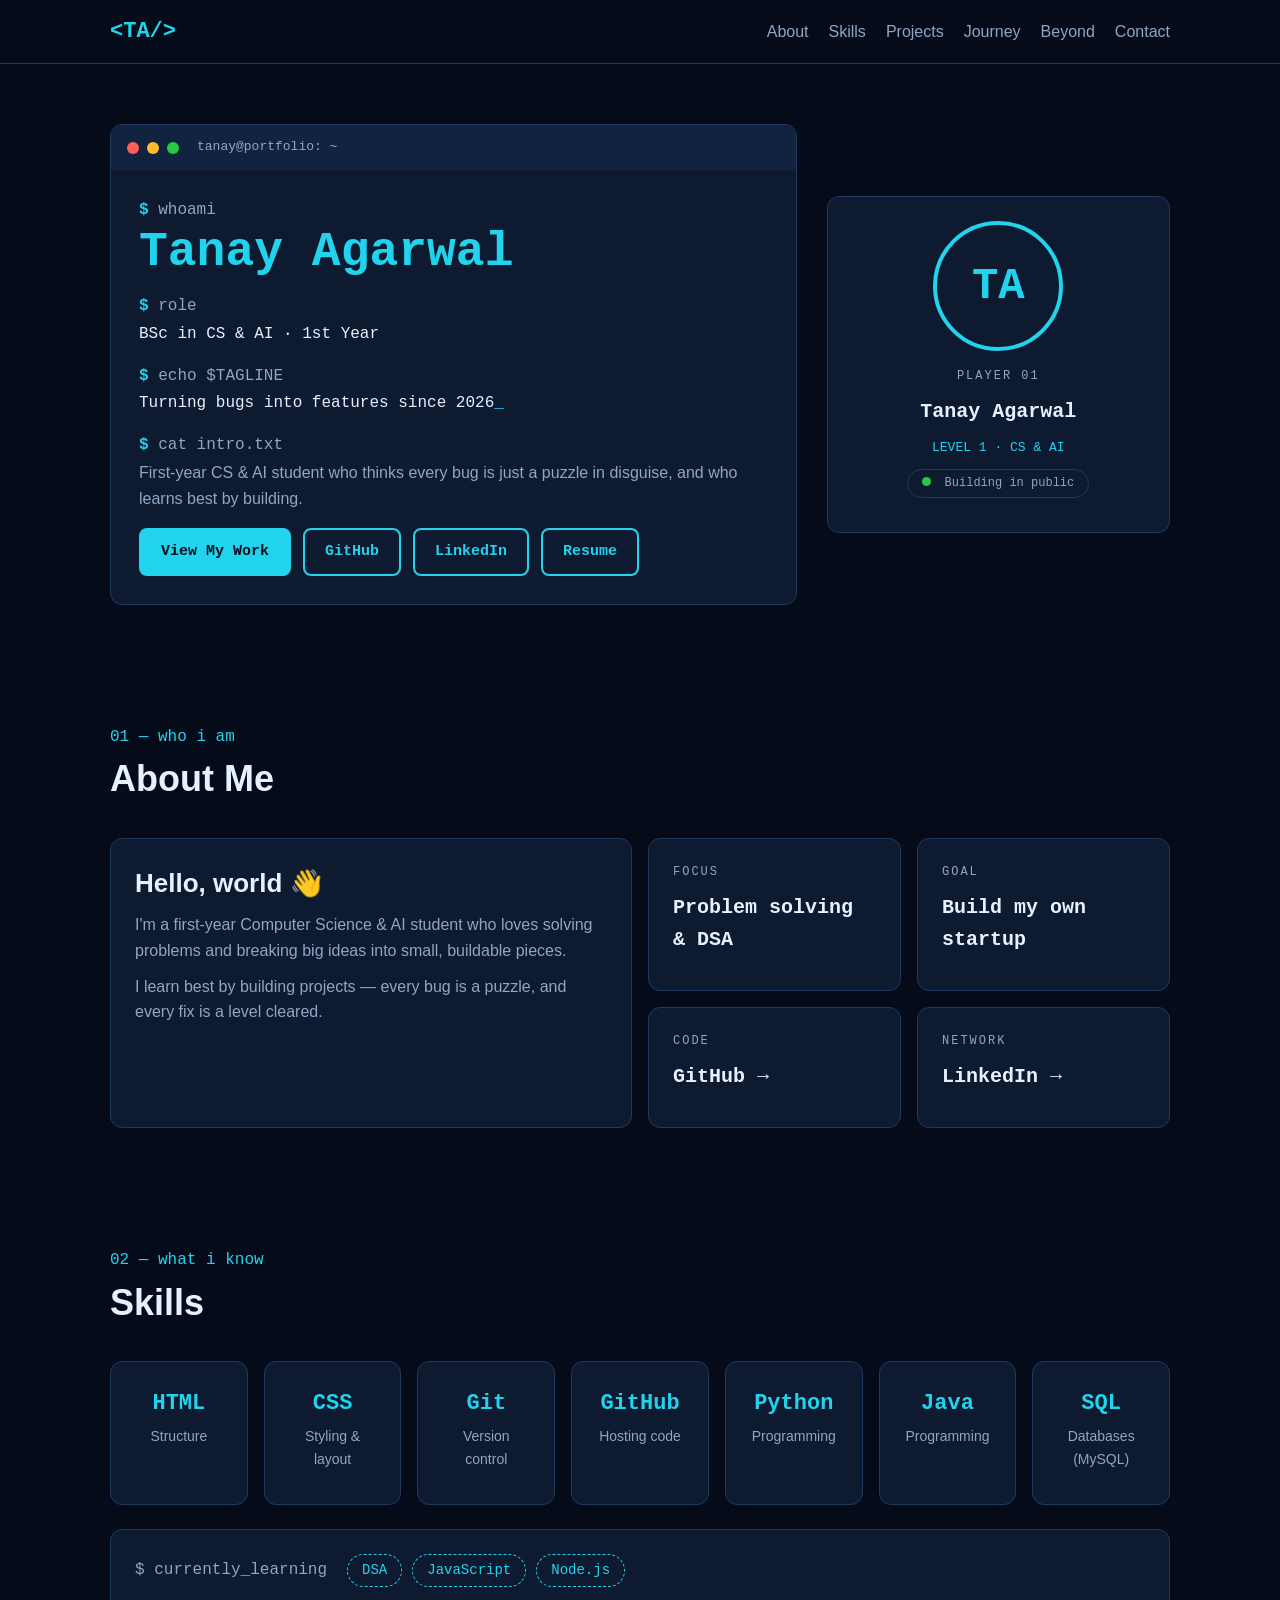
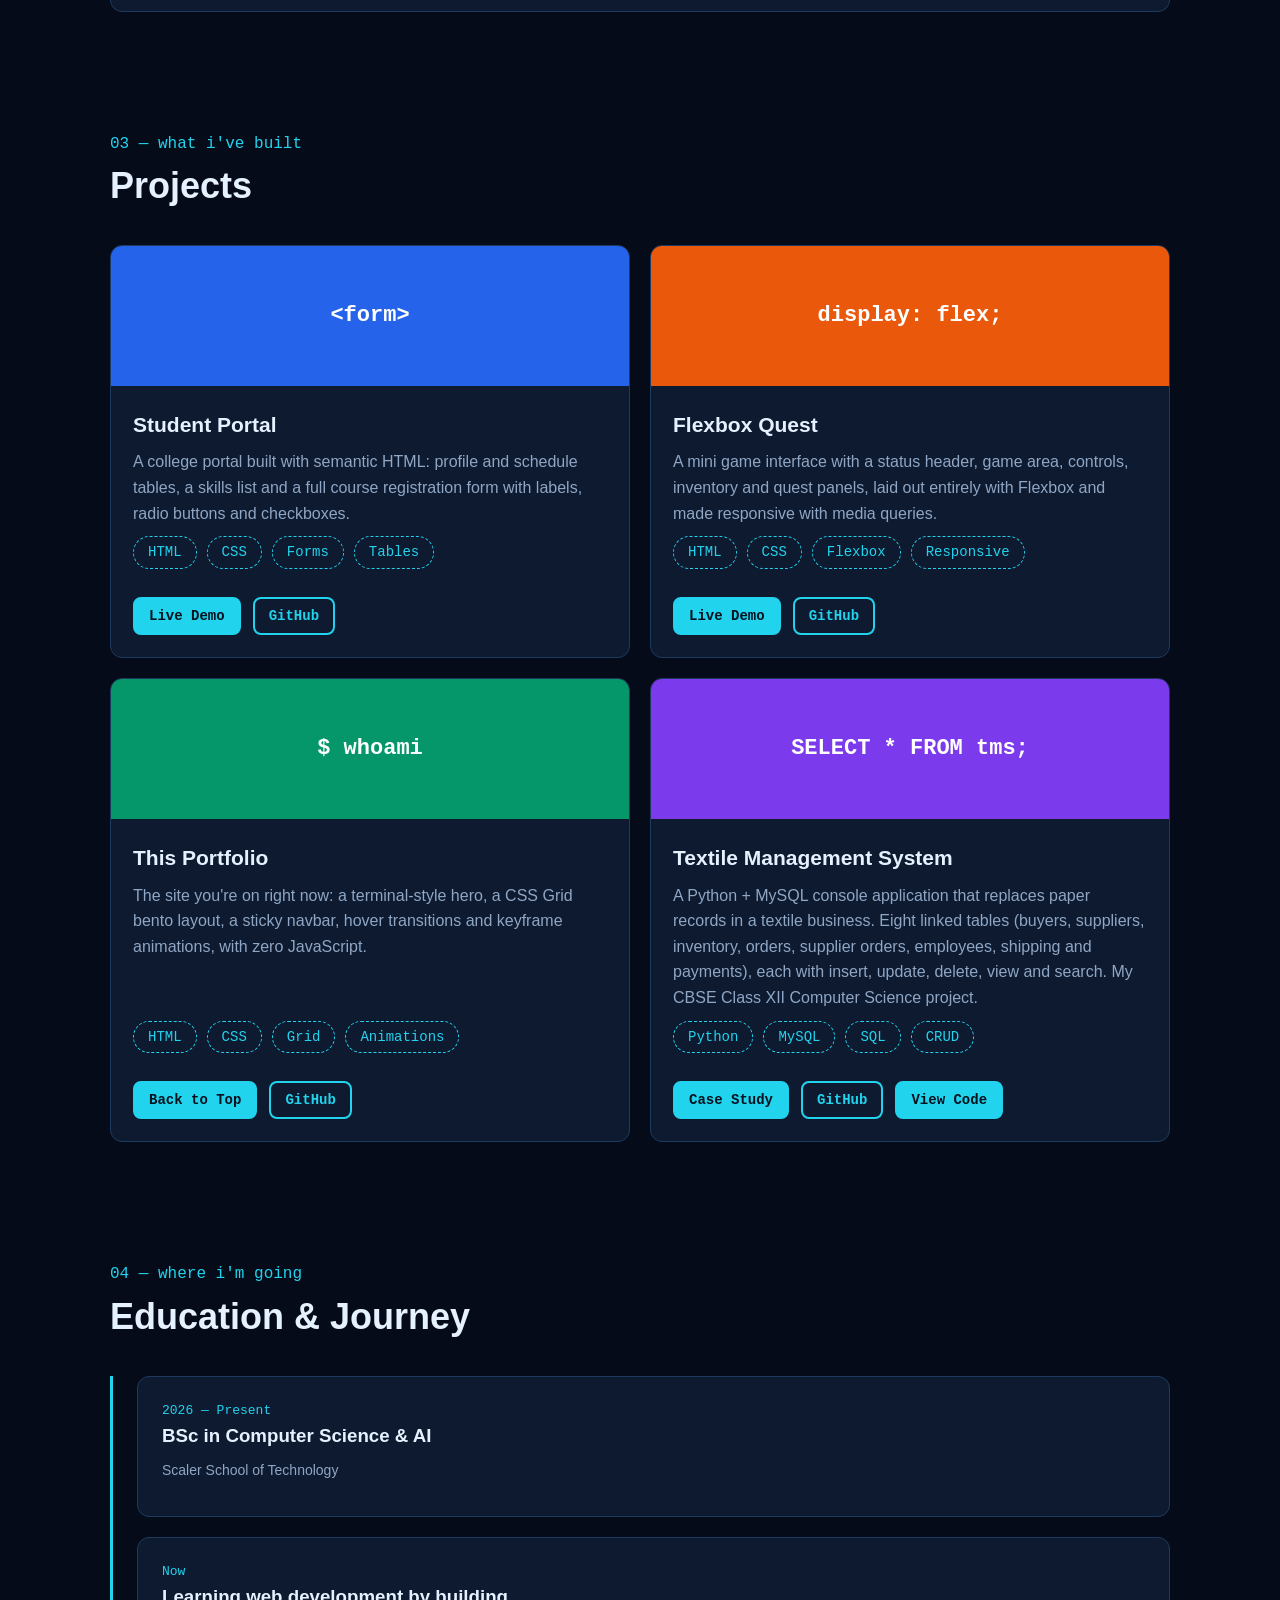
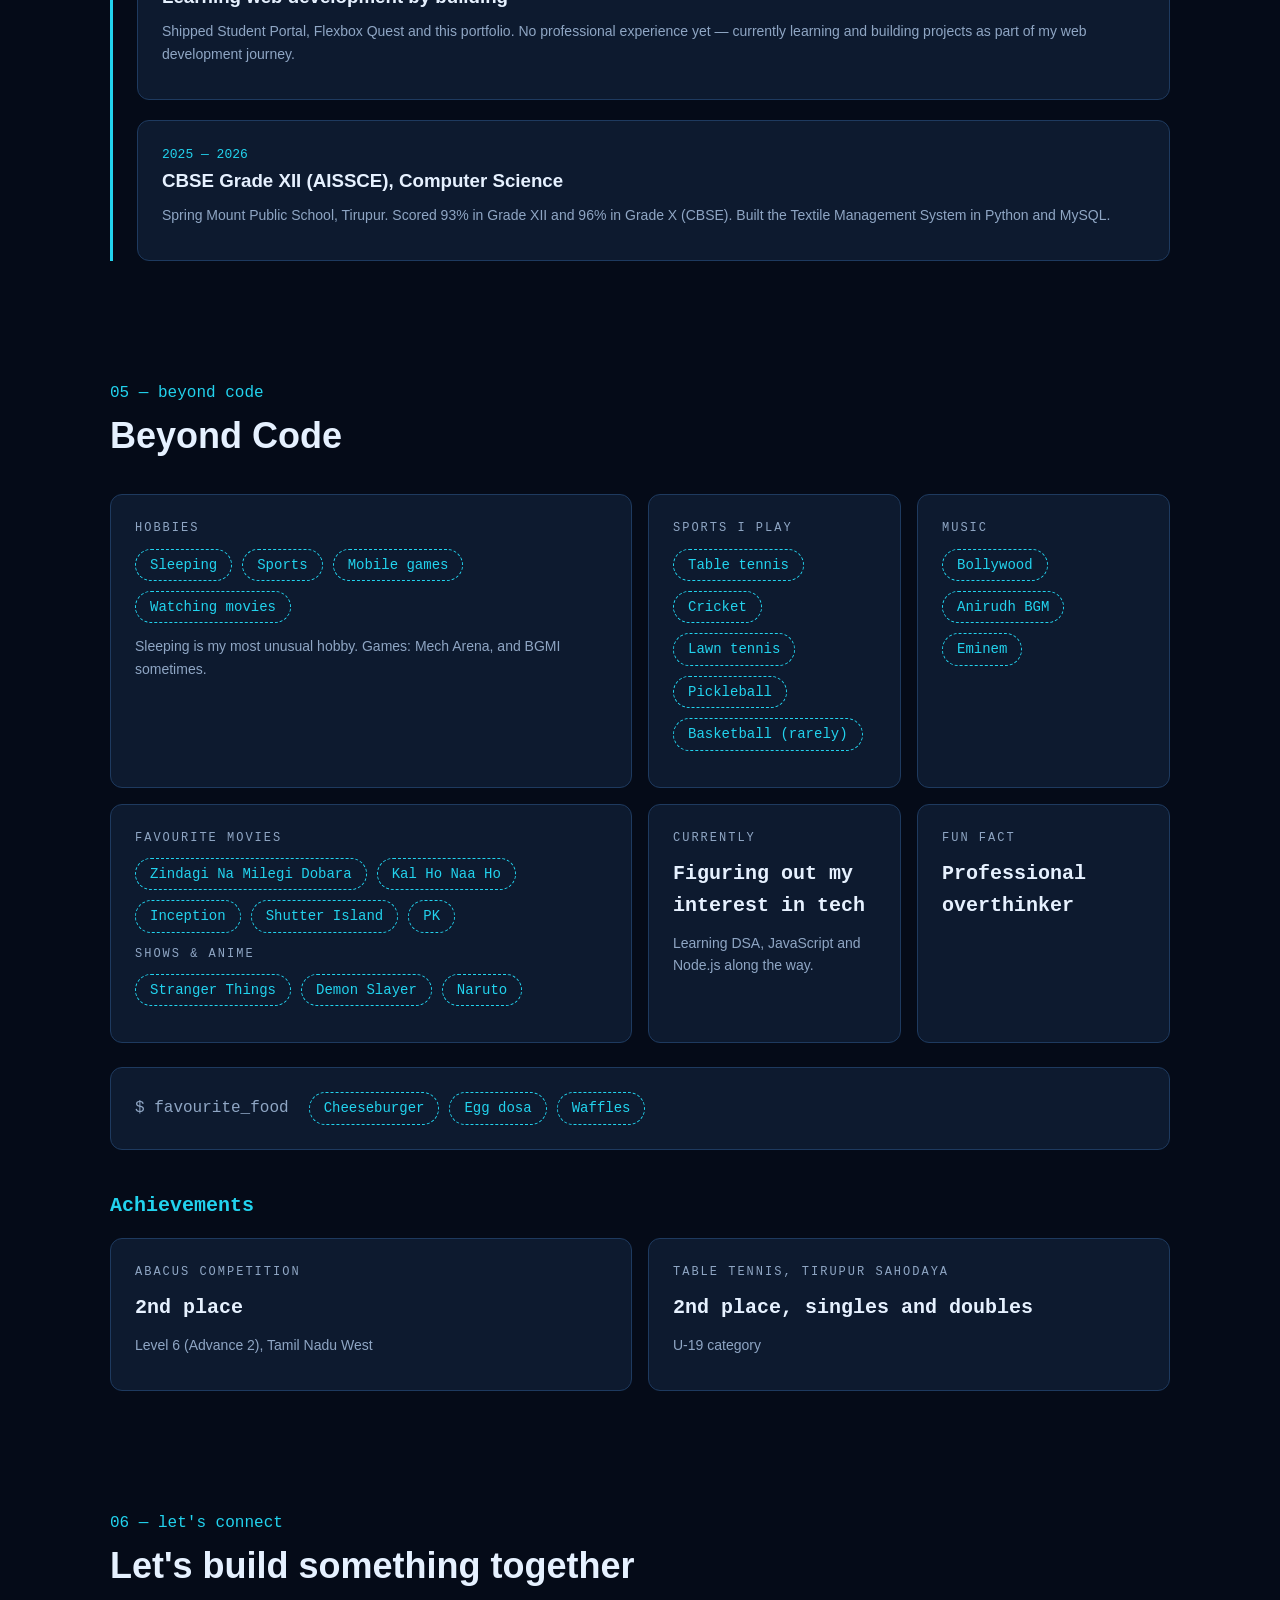
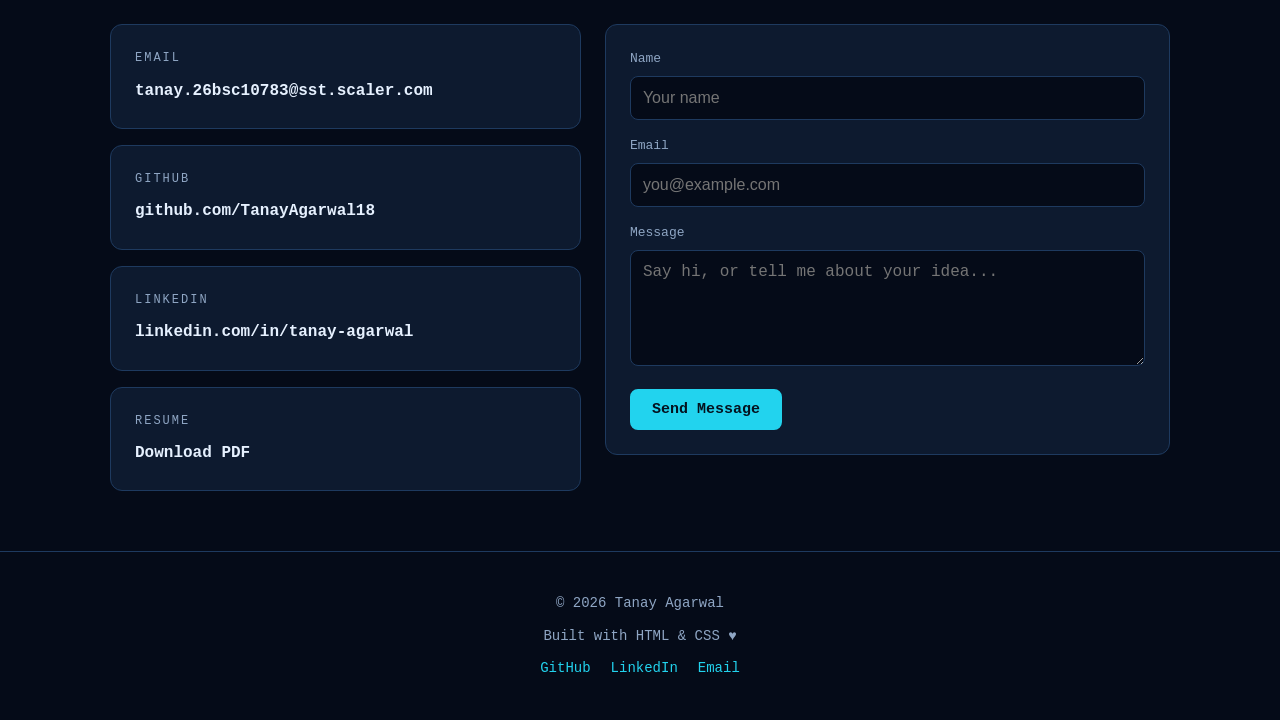
==== commit 363bd628: "Rename index (5).html to index.html" ====
--- a/index.html
+++ b/index.html
@@ -3,130 +3,428 @@
 <head>
     <meta charset="UTF-8">
     <meta name="viewport" content="width=device-width, initial-scale=1.0">
-    <title>Flexbox Quest</title>
-    <link rel="stylesheet" href="style (2).css">
+    <meta name="description" content="Tanay Agarwal - first-year CS & AI student who learns by building. Portfolio of projects built with HTML and CSS.">
+    <title>Tanay Agarwal | Portfolio</title>
+    <link rel="stylesheet" href="style.css">
 </head>
 
 <body>
 
-    <!-- PART 3: Game Header (flex row: title | info | buttons) -->
-    <header class="game-header">
-
-        <h1>Flexbox Quest</h1>
-
-        <div class="game-info">
-            <span>Lives: 3</span>
-            <span>Coins: 120</span>
-            <span>Level: 1</span>
-            <!-- Bonus 2: Score -->
-            <span class="score">Score: 1250</span>
-        </div>
-
-        <div class="header-actions">
-            <button>Pause</button>
-            <button>Menu</button>
-        </div>
-
+    <!-- ==================== NAVBAR ==================== -->
+    <header class="navbar">
+        <nav class="container nav">
+            <a href="#hero" class="logo">&lt;TA/&gt;</a>
+            <ul class="nav-links">
+                <li><a href="#about">About</a></li>
+                <li><a href="#skills">Skills</a></li>
+                <li><a href="#projects">Projects</a></li>
+                <li><a href="#journey">Journey</a></li>
+                <li><a href="#beyond">Beyond</a></li>
+                <li><a href="#contact">Contact</a></li>
+            </ul>
+        </nav>
     </header>
 
     <main>
 
-        <!-- PART 4: Game Area (flex column, no positioning) -->
-        <section class="game-area">
-
-            <!-- Bonus 3: Game message -->
-            <p class="game-message">Collect all the stars!</p>
-
-            <!-- Row 1: player on the left, star on the right -->
-            <div class="game-row">
-                <div class="player">PLAYER</div>
-                <div class="star">STAR &#9733;</div>
-            </div>
-
-            <!-- Row 2: one centred platform -->
-            <div class="game-row">
-                <div class="platform">PLATFORM</div>
-            </div>
-
-            <!-- Row 3: two platforms spread apart -->
-            <div class="game-row">
-                <div class="platform">PLATFORM</div>
-                <div class="platform">PLATFORM</div>
-            </div>
-
-        </section>
-
-        <!-- PART 5: three panels in one row -->
-        <section class="game-panels">
-
-            <!-- PART 6: Controls -->
-            <div class="panel controls">
-                <h2>Controls</h2>
-
-                <div class="control-row">
-                    <button>&uarr;</button>
-                </div>
-
-                <div class="control-row">
-                    <button>&larr;</button>
-                    <button>&darr;</button>
-                    <button>&rarr;</button>
-                </div>
-
-                <div class="control-row">
-                    <button class="jump">Jump</button>
-                </div>
-            </div>
-
-            <!-- PART 7: Inventory (Bonus 1: extra items, wraps automatically) -->
-            <div class="panel inventory">
-                <h2>Inventory</h2>
-
-                <div class="inventory-items">
-                    <div class="item">Sword</div>
-                    <div class="item">Shield</div>
-                    <div class="item">Potion</div>
-                    <div class="item">Key</div>
-                    <div class="item">Bow</div>
-                    <div class="item">Magic Potion</div>
-                    <div class="item">Map</div>
-                    <div class="item">Coin</div>
-                </div>
-            </div>
-
-            <!-- PART 8: Quest -->
-            <div class="panel quest">
-                <h2>Quest</h2>
-
-                <div class="quest-item">
-                    <span>Collect 3 Stars</span>
-                    <span>1 / 3</span>
-                </div>
-
-                <div class="quest-item">
-                    <span>Find the Golden Key</span>
-                    <span>0 / 1</span>
-                </div>
-
-                <div class="quest-item">
-                    <span>Defeat the Monster</span>
-                    <span>0 / 1</span>
-                </div>
-            </div>
-
+        <!-- ==================== HERO ==================== -->
+        <section id="hero" class="container section">
+            <div class="hero-grid">
+
+                <div class="terminal">
+                    <div class="terminal-bar">
+                        <span class="dot red"></span>
+                        <span class="dot yellow"></span>
+                        <span class="dot green"></span>
+                        <span class="terminal-title">tanay@portfolio: ~</span>
+                    </div>
+
+                    <div class="terminal-body">
+                        <p class="muted"><span class="prompt">$</span> whoami</p>
+                        <h1>Tanay Agarwal</h1>
+
+                        <p class="muted"><span class="prompt">$</span> role</p>
+                        <p>BSc in CS &amp; AI &middot; 1st Year</p>
+
+                        <p class="muted"><span class="prompt">$</span> echo $TAGLINE</p>
+                        <p>Turning bugs into features since 2026<span class="cursor">_</span></p>
+
+                        <p class="muted"><span class="prompt">$</span> cat intro.txt</p>
+                        <p class="intro">First-year CS &amp; AI student who thinks every bug is just a puzzle in disguise, and who learns best by building.</p>
+
+                        <div class="buttons">
+                            <a href="#projects" class="btn">View My Work</a>
+                            <a href="https://github.com/TanayAgarwal18" class="btn btn-outline" target="_blank" rel="noopener noreferrer">GitHub</a>
+                            <a href="https://www.linkedin.com/in/tanay-agarwal-5a61913a0" class="btn btn-outline" target="_blank" rel="noopener noreferrer">LinkedIn</a>
+                            <a href="Tanay_Agarwal_Resume.pdf" class="btn btn-outline" target="_blank">Resume</a>
+                        </div>
+                    </div>
+                </div>
+
+                <aside class="card profile">
+                    <div class="avatar">TA</div>
+                    <p class="label">Player 01</p>
+                    <p class="player-name">Tanay Agarwal</p>
+                    <p class="level">LEVEL 1 &middot; CS &amp; AI</p>
+                    <p class="status"><span class="live"></span> Building in public</p>
+                </aside>
+
+            </div>
+        </section>
+
+        <!-- ==================== ABOUT ==================== -->
+        <section id="about" class="container section">
+            <div class="section-head">
+                <p class="eyebrow">01 &mdash; who i am</p>
+                <h2>About Me</h2>
+            </div>
+
+            <div class="bento">
+
+                <article class="card lift wide tall">
+                    <h3>Hello, world &#128075;</h3>
+                    <p>I'm a first-year Computer Science &amp; AI student who loves solving problems and breaking big ideas into small, buildable pieces.</p>
+                    <p>I learn best by building projects &mdash; every bug is a puzzle, and every fix is a level cleared.</p>
+                </article>
+
+                <article class="card lift">
+                    <p class="label">Focus</p>
+                    <p class="big-text">Problem solving &amp; DSA</p>
+                </article>
+
+                <article class="card lift">
+                    <p class="label">Goal</p>
+                    <p class="big-text">Build my own startup</p>
+                </article>
+
+                <a class="card lift link-card" href="https://github.com/TanayAgarwal18" target="_blank" rel="noopener noreferrer">
+                    <p class="label">Code</p>
+                    <p class="big-text">GitHub &rarr;</p>
+                </a>
+
+                <a class="card lift link-card" href="https://www.linkedin.com/in/tanay-agarwal-5a61913a0" target="_blank" rel="noopener noreferrer">
+                    <p class="label">Network</p>
+                    <p class="big-text">LinkedIn &rarr;</p>
+                </a>
+
+            </div>
+        </section>
+
+        <!-- ==================== SKILLS ==================== -->
+        <section id="skills" class="container section">
+            <div class="section-head">
+                <p class="eyebrow">02 &mdash; what i know</p>
+                <h2>Skills</h2>
+            </div>
+
+            <div class="cards small">
+                <div class="card lift skill">
+                    <p class="skill-name">HTML</p>
+                    <p class="note">Structure</p>
+                </div>
+                <div class="card lift skill">
+                    <p class="skill-name">CSS</p>
+                    <p class="note">Styling &amp; layout</p>
+                </div>
+                <div class="card lift skill">
+                    <p class="skill-name">Git</p>
+                    <p class="note">Version control</p>
+                </div>
+                <div class="card lift skill">
+                    <p class="skill-name">GitHub</p>
+                    <p class="note">Hosting code</p>
+                </div>
+                <div class="card lift skill">
+                    <p class="skill-name">Python</p>
+                    <p class="note">Programming</p>
+                </div>
+                <div class="card lift skill">
+                    <p class="skill-name">Java</p>
+                    <p class="note">Programming</p>
+                </div>
+                <div class="card lift skill">
+                    <p class="skill-name">SQL</p>
+                    <p class="note">Databases (MySQL)</p>
+                </div>
+            </div>
+
+            <div class="card row-card">
+                <p>$ currently_learning</p>
+                <ul class="pills">
+                    <li>DSA</li>
+                    <li>JavaScript</li>
+                    <li>Node.js</li>
+                </ul>
+            </div>
+        </section>
+
+        <!-- ==================== PROJECTS ==================== -->
+        <section id="projects" class="container section">
+            <div class="section-head">
+                <p class="eyebrow">03 &mdash; what i've built</p>
+                <h2>Projects</h2>
+            </div>
+
+            <div class="projects">
+
+                <article class="card lift project">
+                    <div class="preview blue">&lt;form&gt;</div>
+                    <div class="project-body">
+                        <h3>Student Portal</h3>
+                        <p>A college portal built with semantic HTML: profile and schedule tables, a skills list and a full course registration form with labels, radio buttons and checkboxes.</p>
+                        <ul class="pills">
+                            <li>HTML</li>
+                            <li>CSS</li>
+                            <li>Forms</li>
+                            <li>Tables</li>
+                        </ul>
+                        <div class="buttons">
+                            <a href="student-portal.html" class="btn btn-small">Live Demo</a>
+                            <a href="https://github.com/TanayAgarwal18" class="btn btn-small btn-outline" target="_blank" rel="noopener noreferrer">GitHub</a>
+                        </div>
+                    </div>
+                </article>
+
+                <article class="card lift project">
+                    <div class="preview orange">display: flex;</div>
+                    <div class="project-body">
+                        <h3>Flexbox Quest</h3>
+                        <p>A mini game interface with a status header, game area, controls, inventory and quest panels, laid out entirely with Flexbox and made responsive with media queries.</p>
+                        <ul class="pills">
+                            <li>HTML</li>
+                            <li>CSS</li>
+                            <li>Flexbox</li>
+                            <li>Responsive</li>
+                        </ul>
+                        <div class="buttons">
+                            <a href="index.html" class="btn btn-small">Live Demo</a>
+                            <a href="https://github.com/TanayAgarwal18" class="btn btn-small btn-outline" target="_blank" rel="noopener noreferrer">GitHub</a>
+                        </div>
+                    </div>
+                </article>
+
+                <article class="card lift project">
+                    <div class="preview green">$ whoami</div>
+                    <div class="project-body">
+                        <h3>This Portfolio</h3>
+                        <p>The site you're on right now: a terminal-style hero, a CSS Grid bento layout, a sticky navbar, hover transitions and keyframe animations, with zero JavaScript.</p>
+                        <ul class="pills">
+                            <li>HTML</li>
+                            <li>CSS</li>
+                            <li>Grid</li>
+                            <li>Animations</li>
+                        </ul>
+                        <div class="buttons">
+                            <a href="#hero" class="btn btn-small">Back to Top</a>
+                            <a href="https://github.com/TanayAgarwal18" class="btn btn-small btn-outline" target="_blank" rel="noopener noreferrer">GitHub</a>
+                        </div>
+                    </div>
+                </article>
+
+                <article class="card lift project">
+                    <div class="preview purple">SELECT * FROM tms;</div>
+                    <div class="project-body">
+                        <h3>Textile Management System</h3>
+                        <p>A Python + MySQL console application that replaces paper records in a textile business. Eight linked tables (buyers, suppliers, inventory, orders, supplier orders, employees, shipping and payments), each with insert, update, delete, view and search. My CBSE Class XII Computer Science project.</p>
+                        <ul class="pills">
+                            <li>Python</li>
+                            <li>MySQL</li>
+                            <li>SQL</li>
+                            <li>CRUD</li>
+                        </ul>
+                        <div class="buttons">
+                            <a href="textile-management-system.html" class="btn btn-small">Case Study</a>
+                            <a href="https://github.com/TanayAgarwal18/Textile_Management_System/blob/main/TANAY%20TMS%20FINALEST%20COPY%20(1).pdf%20(1)%20(1).pdf" class="btn btn-small btn-outline" target="_blank" rel="noopener noreferrer">GitHub</a>
+                            <a href="https://github.com/TanayAgarwal18/Textile_Management_System/blob/main/py.py" class="btn btn-small">View Code</a>
+                        </div>
+                    </div>
+                </article>
+
+            </div>
+        </section>
+
+        <!-- ==================== EDUCATION / JOURNEY ==================== -->
+        <section id="journey" class="container section">
+            <div class="section-head">
+                <p class="eyebrow">04 &mdash; where i'm going</p>
+                <h2>Education &amp; Journey</h2>
+            </div>
+
+            <div class="timeline">
+
+                <div class="card">
+                    <p class="date">2026 &mdash; Present</p>
+                    <h3>BSc in Computer Science &amp; AI</h3>
+                    <p class="note">Scaler School of Technology</p>
+                </div>
+
+                <div class="card">
+                    <p class="date">Now</p>
+                    <h3>Learning web development by building</h3>
+                    <p class="note">Shipped Student Portal, Flexbox Quest and this portfolio. No professional experience yet &mdash; currently learning and building projects as part of my web development journey.</p>
+                </div>
+
+                <div class="card">
+                    <p class="date">2025 &mdash; 2026</p>
+                    <h3>CBSE Grade XII (AISSCE), Computer Science</h3>
+                    <p class="note">Spring Mount Public School, Tirupur. Scored 93% in Grade XII and 96% in Grade X (CBSE). Built the Textile Management System in Python and MySQL.</p>
+                </div>
+
+            </div>
+        </section>
+
+        <!-- ==================== BEYOND CODE ==================== -->
+        <section id="beyond" class="container section">
+            <div class="section-head">
+                <p class="eyebrow">05 &mdash; beyond code</p>
+                <h2>Beyond Code</h2>
+            </div>
+
+            <div class="bento">
+
+                <article class="card lift wide">
+                    <p class="label">Hobbies</p>
+                    <ul class="pills">
+                        <li>Sleeping</li>
+                        <li>Sports</li>
+                        <li>Mobile games</li>
+                        <li>Watching movies</li>
+                    </ul>
+                    <p class="note">Sleeping is my most unusual hobby. Games: Mech Arena, and BGMI sometimes.</p>
+                </article>
+
+                <article class="card lift">
+                    <p class="label">Sports I play</p>
+                    <ul class="pills">
+                        <li>Table tennis</li>
+                        <li>Cricket</li>
+                        <li>Lawn tennis</li>
+                        <li>Pickleball</li>
+                        <li>Basketball (rarely)</li>
+                    </ul>
+                </article>
+
+                <article class="card lift">
+                    <p class="label">Music</p>
+                    <ul class="pills">
+                        <li>Bollywood</li>
+                        <li>Anirudh BGM</li>
+                        <li>Eminem</li>
+                    </ul>
+                </article>
+
+                <article class="card lift wide">
+                    <p class="label">Favourite movies</p>
+                    <ul class="pills">
+                        <li>Zindagi Na Milegi Dobara</li>
+                        <li>Kal Ho Naa Ho</li>
+                        <li>Inception</li>
+                        <li>Shutter Island</li>
+                        <li>PK</li>
+                    </ul>
+                    <p class="label">Shows &amp; anime</p>
+                    <ul class="pills">
+                        <li>Stranger Things</li>
+                        <li>Demon Slayer</li>
+                        <li>Naruto</li>
+                    </ul>
+                </article>
+
+                <article class="card lift">
+                    <p class="label">Currently</p>
+                    <p class="big-text">Figuring out my interest in tech</p>
+                    <p class="note">Learning DSA, JavaScript and Node.js along the way.</p>
+                </article>
+
+                <article class="card lift">
+                    <p class="label">Fun fact</p>
+                    <p class="big-text">Professional overthinker</p>
+                </article>
+
+            </div>
+
+            <div class="card row-card">
+                <p>$ favourite_food</p>
+                <ul class="pills">
+                    <li>Cheeseburger</li>
+                    <li>Egg dosa</li>
+                    <li>Waffles</li>
+                </ul>
+            </div>
+
+            <h3 class="sub-head">Achievements</h3>
+
+            <div class="bento">
+                <article class="card lift wide">
+                    <p class="label">Abacus competition</p>
+                    <p class="big-text">2nd place</p>
+                    <p class="note">Level 6 (Advance 2), Tamil Nadu West</p>
+                </article>
+
+                <article class="card lift wide">
+                    <p class="label">Table tennis, Tirupur Sahodaya</p>
+                    <p class="big-text">2nd place, singles and doubles</p>
+                    <p class="note">U-19 category</p>
+                </article>
+            </div>
+        </section>
+
+        <!-- ==================== CONTACT ==================== -->
+        <section id="contact" class="container section">
+            <div class="section-head">
+                <p class="eyebrow">06 &mdash; let's connect</p>
+                <h2>Let's build something together</h2>
+            </div>
+
+            <div class="contact">
+
+                <div class="contact-links">
+                    <a class="card lift contact-card" href="mailto:tanay.26bsc10783@sst.scaler.com">
+                        <p class="label">Email</p>
+                        <p class="contact-value">tanay.26bsc10783@sst.scaler.com</p>
+                    </a>
+                    <a class="card lift contact-card" href="https://github.com/TanayAgarwal18" target="_blank" rel="noopener noreferrer">
+                        <p class="label">GitHub</p>
+                        <p class="contact-value">github.com/TanayAgarwal18</p>
+                    </a>
+                    <a class="card lift contact-card" href="https://www.linkedin.com/in/tanay-agarwal-5a61913a0" target="_blank" rel="noopener noreferrer">
+                        <p class="label">LinkedIn</p>
+                        <p class="contact-value">linkedin.com/in/tanay-agarwal</p>
+                    </a>
+                    <a class="card lift contact-card" href="Tanay_Agarwal_Resume.pdf" target="_blank">
+                        <p class="label">Resume</p>
+                        <p class="contact-value">Download PDF</p>
+                    </a>
+                </div>
+
+                <!-- Front-end only form: opens the visitor's email app (no backend needed) -->
+                <form class="card" action="mailto:tanay.26bsc10783@sst.scaler.com" method="post" enctype="text/plain">
+                    <label for="c-name">Name</label>
+                    <input type="text" id="c-name" name="name" placeholder="Your name" required>
+
+                    <label for="c-email">Email</label>
+                    <input type="email" id="c-email" name="email" placeholder="you@example.com" required>
+
+                    <label for="c-message">Message</label>
+                    <textarea id="c-message" name="message" rows="5" placeholder="Say hi, or tell me about your idea..." required></textarea>
+
+                    <button type="submit" class="btn">Send Message</button>
+                </form>
+
+            </div>
         </section>
 
     </main>
 
-    <footer class="game-footer">
-        <p>Flexbox Quest &copy; 2026 | Made by Tanay Agarwal</p>
-        <!-- Links are inline elements: they sit on the same line -->
-        <p class="footer-links">
-            <a href="display-demo.html">Display Demo</a>
-            <a href="#">Help</a>
-            <a href="#">About</a>
-            <a href="../index (5).html#projects" class="btn">Back to all projects</a>
-        </p>
+    <!-- ==================== FOOTER ==================== -->
+    <footer class="footer">
+        <p>&copy; 2026 Tanay Agarwal</p>
+        <p>Built with HTML &amp; CSS &hearts;</p>
+        <ul class="footer-links">
+            <li><a href="https://github.com/TanayAgarwal18" target="_blank" rel="noopener noreferrer">GitHub</a></li>
+            <li><a href="https://www.linkedin.com/in/tanay-agarwal-5a61913a0" target="_blank" rel="noopener noreferrer">LinkedIn</a></li>
+            <li><a href="mailto:tanay.26bsc10783@sst.scaler.com">Email</a></li>
+        </ul>
     </footer>
 
 </body>
--- a/style.css
+++ b/style.css
@@ -0,0 +1,917 @@
+/* ==========================================================
+   TANAY AGARWAL - PORTFOLIO
+   Dark developer-terminal look with a neon cyan accent.
+   Only HTML + CSS. No JavaScript, no frameworks.
+
+   CONTENTS
+   1. Colours (variables)
+   2. Base styles
+   3. Navbar
+   4. Buttons
+   5. Cards
+   6. Hero
+   7. Sections
+   8. Bento grid (About + Beyond Code)
+   9. Skills, pills and small rows
+   10. Projects
+   11. Timeline
+   12. Contact and form
+   13. Footer
+   14. Case study page
+   15. Animations
+   16. Responsive (media queries)
+   ========================================================== */
+
+
+/* ==========================================================
+   1. COLOURS
+   Variables let us write a colour once and reuse it.
+   Use it with var(--name).
+   ========================================================== */
+:root {
+    --bg: #050b18;          /* page background */
+    --card: #0d1a2f;        /* card background */
+    --card-2: #12233f;      /* slightly lighter card background */
+    --text: #e6f1ff;        /* main text */
+    --muted: #8fa6c4;       /* softer grey-blue text */
+    --accent: #22d3ee;      /* neon cyan */
+    --border: #1e3a5f;      /* card borders */
+}
+
+
+/* ==========================================================
+   2. BASE STYLES
+   ========================================================== */
+
+/* Remove the browser's default spacing and make width include
+   padding and border, so sizes are easier to predict */
+* {
+    box-sizing: border-box;
+    margin: 0;
+    padding: 0;
+}
+
+html {
+    scroll-behavior: smooth;        /* nav links glide to their section */
+    scroll-padding-top: 80px;       /* leaves room for the sticky navbar */
+}
+
+body {
+    background-color: var(--bg);
+    color: var(--text);
+    font-family: Arial, sans-serif;
+    font-size: 16px;
+    line-height: 1.6;
+}
+
+/* Custom cursor: a small image (images/cursor.png).
+   The numbers 16 16 are the point of the cursor (its centre).
+   "auto" is the normal cursor, used if the image can't load. */
+body,
+a,
+button {
+    cursor: url("images/cursor.png") 16 16, auto;
+}
+
+a {
+    color: var(--accent);
+    text-decoration: none;
+}
+
+ul {
+    list-style: none;
+}
+
+p {
+    margin-bottom: 10px;
+}
+
+h2,
+h3 {
+    margin-bottom: 8px;
+}
+
+/* Centres the content and stops it getting too wide */
+.container {
+    max-width: 1100px;
+    margin: 0 auto;
+    padding-left: 20px;
+    padding-right: 20px;
+}
+
+.section {
+    padding-top: 60px;
+    padding-bottom: 60px;
+}
+
+.muted {
+    color: var(--muted);
+}
+
+.note {
+    color: var(--muted);
+    font-size: 14px;
+}
+
+
+/* ==========================================================
+   3. NAVBAR
+   position: sticky keeps it at the top while you scroll.
+   z-index keeps it above the content that scrolls beneath it.
+   ========================================================== */
+.navbar {
+    position: sticky;
+    top: 0;
+    z-index: 10;
+    background-color: var(--bg);
+    border-bottom: 1px solid var(--border);
+}
+
+.nav {
+    display: flex;
+    justify-content: space-between;     /* logo left, links right */
+    align-items: center;                /* vertical centring */
+    padding-top: 14px;
+    padding-bottom: 14px;
+}
+
+.logo {
+    font-family: monospace;
+    font-size: 22px;
+    font-weight: bold;
+}
+
+.nav-links {
+    display: flex;
+    gap: 20px;
+}
+
+.nav-links a {
+    color: var(--muted);
+    transition: color 0.3s;
+}
+
+.nav-links a:hover {
+    color: var(--accent);
+}
+
+
+/* ==========================================================
+   4. BUTTONS
+   transition makes the hover change smooth instead of instant.
+   ========================================================== */
+.btn {
+    display: inline-block;
+    padding: 10px 20px;
+    background-color: var(--accent);
+    color: #04121f;
+    border: 2px solid var(--accent);
+    border-radius: 8px;
+    font-family: monospace;
+    font-size: 15px;
+    font-weight: bold;
+    transition: transform 0.3s, background-color 0.3s;
+}
+
+.btn:hover {
+    transform: translateY(-3px);        /* moves the button up a little */
+}
+
+.btn-outline {
+    background-color: transparent;
+    color: var(--accent);
+}
+
+.btn-outline:hover {
+    background-color: var(--accent);
+    color: #04121f;
+}
+
+.btn-small {
+    padding: 6px 14px;
+    font-size: 14px;
+}
+
+/* Used for the buttons inside the hero and the project cards */
+.buttons {
+    display: flex;
+    flex-wrap: wrap;                    /* buttons drop to the next line if needed */
+    gap: 12px;
+    margin-top: 16px;
+}
+
+
+/* ==========================================================
+   5. CARDS
+   Box model: padding (space inside), border, border-radius
+   (rounded corners) and margin (space outside).
+   ========================================================== */
+.card {
+    background-color: var(--card);
+    border: 1px solid var(--border);
+    border-radius: 12px;
+    padding: 24px;
+}
+
+/* Add "lift" to a card to make it rise when you hover over it */
+.lift {
+    transition: transform 0.3s, border-color 0.3s;
+}
+
+.lift:hover {
+    transform: translateY(-5px);
+    border-color: var(--accent);
+}
+
+/* Small grey uppercase heading used inside cards */
+.label {
+    color: var(--muted);
+    font-family: monospace;
+    font-size: 12px;
+    letter-spacing: 2px;
+    text-transform: uppercase;
+}
+
+.big-text {
+    font-family: monospace;
+    font-size: 20px;
+    font-weight: bold;
+}
+
+/* A card that is also a link: keep the normal text colour */
+.link-card,
+.contact-card {
+    display: block;
+    color: var(--text);
+}
+
+
+/* ==========================================================
+   6. HERO
+   CSS Grid: two columns, the terminal is twice as wide (2fr)
+   as the profile card (1fr).
+   ========================================================== */
+.hero-grid {
+    display: grid;
+    grid-template-columns: 2fr 1fr;
+    gap: 30px;
+    align-items: center;
+    animation: fadeUp 1s;               /* see section 15 */
+}
+
+.terminal {
+    background-color: var(--card);
+    border: 1px solid var(--border);
+    border-radius: 12px;
+    overflow: hidden;                   /* keeps the title bar inside the rounded corners */
+}
+
+.terminal-bar {
+    display: flex;
+    align-items: center;
+    gap: 8px;
+    padding: 12px 16px;
+    background-color: var(--card-2);
+}
+
+.dot {
+    width: 12px;
+    height: 12px;
+    border-radius: 50%;                 /* 50% turns a square into a circle */
+}
+
+.red    { background-color: #ff5f56; }
+.yellow { background-color: #ffbd2e; }
+.green  { background-color: #27c93f; }
+
+.terminal-title {
+    margin-left: 10px;
+    color: var(--muted);
+    font-family: monospace;
+    font-size: 13px;
+}
+
+.terminal-body {
+    padding: 28px;
+    font-family: monospace;
+}
+
+.terminal-body .muted {
+    margin-top: 16px;
+    margin-bottom: 2px;
+}
+
+.terminal-body .muted:first-child {
+    margin-top: 0;
+}
+
+.prompt {
+    color: var(--accent);
+    font-weight: bold;
+}
+
+.terminal-body h1 {
+    color: var(--accent);
+    font-size: 48px;
+    line-height: 1.1;
+}
+
+.intro {
+    color: var(--muted);
+    font-family: Arial, sans-serif;
+}
+
+.cursor {
+    color: var(--accent);
+    animation: blink 1s infinite;       /* see section 15 */
+}
+
+/* Profile card */
+.profile {
+    text-align: center;
+    font-family: monospace;
+}
+
+.avatar {
+    display: flex;
+    justify-content: center;
+    align-items: center;
+    width: 130px;
+    height: 130px;
+    margin: 0 auto 16px;
+    border: 4px solid var(--accent);
+    border-radius: 50%;
+    color: var(--accent);
+    font-size: 44px;
+    font-weight: bold;
+}
+
+.player-name {
+    font-size: 20px;
+    font-weight: bold;
+}
+
+.level {
+    color: var(--accent);
+    font-size: 13px;
+}
+
+.status {
+    display: inline-block;
+    padding: 4px 14px;
+    border: 1px solid var(--border);
+    border-radius: 20px;
+    color: var(--muted);
+    font-size: 12px;
+}
+
+/* Small green "online" dot */
+.live {
+    display: inline-block;
+    width: 9px;
+    height: 9px;
+    margin-right: 6px;
+    background-color: #27c93f;
+    border-radius: 50%;
+}
+
+
+/* ==========================================================
+   7. SECTIONS
+   ========================================================== */
+.section-head {
+    margin-bottom: 30px;
+}
+
+.eyebrow {
+    color: var(--accent);
+    font-family: monospace;
+    margin-bottom: 0;
+}
+
+.section-head h2 {
+    font-size: 36px;
+}
+
+.sub-head {
+    margin-top: 40px;
+    margin-bottom: 16px;
+    color: var(--accent);
+    font-family: monospace;
+    font-size: 20px;
+}
+
+
+/* ==========================================================
+   8. BENTO GRID (About and Beyond Code)
+   CSS Grid with 4 equal columns (repeat(4, 1fr)).
+   .wide spans 2 columns and .tall spans 2 rows.
+   ========================================================== */
+.bento {
+    display: grid;
+    grid-template-columns: repeat(4, 1fr);
+    gap: 16px;
+}
+
+.wide {
+    grid-column: span 2;
+}
+
+.tall {
+    grid-row: span 2;
+}
+
+.bento h3 {
+    font-size: 26px;
+}
+
+.bento .tall p {
+    color: var(--muted);
+}
+
+
+/* ==========================================================
+   9. SKILLS, PILLS AND SMALL ROWS
+   ========================================================== */
+
+/* Flexbox row that wraps. Each child grows to share the space
+   (flex: 1) but never gets narrower than 200px (the last number). */
+.cards {
+    display: flex;
+    flex-wrap: wrap;
+    gap: 16px;
+}
+
+.cards > * {
+    flex: 1 1 200px;
+}
+
+.cards.small > * {
+    flex-basis: 120px;                  /* smaller cards for the skills */
+}
+
+.skill {
+    text-align: center;
+}
+
+.skill-name {
+    color: var(--accent);
+    font-family: monospace;
+    font-size: 22px;
+    font-weight: bold;
+    margin-bottom: 4px;
+}
+
+/* "Pills": small rounded tags with a dashed border */
+.pills {
+    display: flex;
+    flex-wrap: wrap;
+    gap: 10px;
+    margin-bottom: 12px;
+}
+
+.pills li {
+    padding: 4px 14px;
+    border: 1px dashed var(--accent);
+    border-radius: 20px;
+    color: var(--accent);
+    font-family: monospace;
+    font-size: 14px;
+}
+
+/* A wide card with a label on the left and pills on the right */
+.row-card {
+    display: flex;
+    flex-wrap: wrap;
+    align-items: center;
+    gap: 14px 20px;
+    margin-top: 24px;
+}
+
+.row-card p,
+.row-card .pills {
+    margin-bottom: 0;
+}
+
+.row-card p {
+    color: var(--muted);
+    font-family: monospace;
+}
+
+
+/* ==========================================================
+   10. PROJECTS
+   ========================================================== */
+.projects {
+    display: grid;
+    grid-template-columns: repeat(2, 1fr);
+    gap: 20px;
+}
+
+.project {
+    display: flex;
+    flex-direction: column;
+    padding: 0;                         /* the preview should touch the card edges */
+    overflow: hidden;
+}
+
+/* The coloured banner at the top of each project card */
+.preview {
+    display: flex;
+    justify-content: center;
+    align-items: center;
+    height: 140px;
+    color: white;
+    font-family: monospace;
+    font-size: 22px;
+    font-weight: bold;
+}
+
+.blue   { background-color: #2563eb; }
+.orange { background-color: #ea580c; }
+.green.preview { background-color: #059669; }
+.purple { background-color: #7c3aed; }
+
+.project-body {
+    display: flex;
+    flex-direction: column;
+    flex: 1;                            /* fills the card so buttons line up */
+    padding: 22px;
+}
+
+.project-body h3 {
+    font-size: 21px;
+}
+
+.project-body p {
+    flex: 1;                            /* pushes the pills and buttons to the bottom */
+    color: var(--muted);
+}
+
+
+/* ==========================================================
+   11. TIMELINE
+   A vertical line (the left border) with cards beside it.
+   ========================================================== */
+.timeline {
+    display: flex;
+    flex-direction: column;
+    gap: 20px;
+    padding-left: 24px;
+    border-left: 3px solid var(--accent);
+}
+
+.date {
+    margin-bottom: 0;
+    color: var(--accent);
+    font-family: monospace;
+    font-size: 13px;
+}
+
+
+/* ==========================================================
+   12. CONTACT AND FORM
+   ========================================================== */
+.contact {
+    display: grid;
+    grid-template-columns: 1fr 1.2fr;
+    gap: 24px;
+    align-items: start;
+}
+
+.contact-links {
+    display: flex;
+    flex-direction: column;
+    gap: 16px;
+}
+
+.contact-card {
+    overflow-wrap: anywhere;            /* long email wraps instead of overflowing */
+}
+
+.contact-value {
+    margin-bottom: 0;
+    font-family: monospace;
+    font-weight: bold;
+}
+
+label {
+    display: block;
+    margin-bottom: 6px;
+    color: var(--muted);
+    font-family: monospace;
+    font-size: 13px;
+}
+
+input,
+textarea {
+    width: 100%;
+    margin-bottom: 16px;
+    padding: 12px;
+    background-color: var(--bg);
+    color: var(--text);
+    border: 1px solid var(--border);
+    border-radius: 8px;
+    font-size: 16px;
+}
+
+input:focus,
+textarea:focus {
+    outline: none;
+    border-color: var(--accent);
+}
+
+
+/* ==========================================================
+   13. FOOTER
+   ========================================================== */
+.footer {
+    padding: 40px 20px;
+    border-top: 1px solid var(--border);
+    color: var(--muted);
+    font-family: monospace;
+    font-size: 14px;
+    text-align: center;
+}
+
+.footer-links {
+    display: flex;
+    justify-content: center;
+    gap: 20px;
+}
+
+
+/* ==========================================================
+   14. CASE STUDY PAGE (projects/textile-management-system.html)
+   Reuses the cards, pills and buttons above.
+   ========================================================== */
+.case-title {
+    margin-top: 8px;
+    margin-bottom: 14px;
+    color: var(--accent);
+    font-size: 48px;
+    line-height: 1.1;
+}
+
+.lead {
+    max-width: 640px;
+    color: var(--muted);
+    font-size: 18px;
+}
+
+.case-note {
+    margin-top: 20px;
+    color: var(--muted);
+    font-family: monospace;
+    font-size: 13px;
+}
+
+.cards.modules > * {
+    flex-basis: 240px;
+}
+
+.module h3 {
+    color: var(--accent);
+    font-family: monospace;
+    font-size: 17px;
+}
+
+.module p {
+    color: var(--muted);
+    font-size: 15px;
+}
+
+.module .fields {
+    margin-top: 10px;
+    padding-top: 10px;
+    border-top: 1px dashed var(--border);
+    color: var(--text);
+    font-family: monospace;
+    font-size: 12px;
+}
+
+.op-name {
+    color: var(--accent);
+    font-family: monospace;
+    font-size: 18px;
+    font-weight: bold;
+}
+
+code {
+    padding: 2px 8px;
+    background-color: var(--card-2);
+    border-radius: 6px;
+    color: var(--accent);
+    font-family: monospace;
+    font-size: 13px;
+    overflow-wrap: anywhere;
+}
+
+.steps {
+    padding-left: 24px;
+}
+
+.steps li {
+    margin-bottom: 12px;
+}
+
+.back {
+    margin-top: 40px;
+}
+
+
+/* ==========================================================
+   15. ANIMATIONS
+   @keyframes describes the steps; "animation" on an element
+   says which one to play, how long, and how often.
+   ========================================================== */
+
+/* Hero slides up and fades in when the page loads */
+@keyframes fadeUp {
+    from {
+        opacity: 0;
+        transform: translateY(30px);
+    }
+    to {
+        opacity: 1;
+        transform: translateY(0);
+    }
+}
+
+/* The "_" after the tagline blinks like a terminal cursor */
+@keyframes blink {
+    50% {
+        opacity: 0;
+    }
+}
+
+
+/* The profile avatar floats up and down forever */
+@keyframes float {
+    0%, 100% { transform: translateY(0); }
+    50%      { transform: translateY(-10px); }
+}
+
+/* The green "online" dot pulses (grows and fades) */
+@keyframes pulse {
+    0%   { box-shadow: 0 0 0 0 rgba(39, 201, 63, 0.7); }
+    100% { box-shadow: 0 0 0 8px rgba(39, 201, 63, 0); }
+}
+
+.avatar {
+    animation: float 3s ease-in-out infinite;
+}
+
+.live {
+    animation: pulse 1.5s infinite;
+}
+
+/* The hero card and profile card slide in one after the other */
+.terminal {
+    animation: fadeUp 0.8s;
+}
+
+.profile {
+    animation: fadeUp 1.2s;
+}
+
+/* Section titles fade in when the page loads */
+.section-head {
+    animation: fadeUp 0.8s;
+}
+
+
+/* ==========================================================
+   15b. MORE TRANSITIONS (smooth hover effects)
+   ========================================================== */
+
+/* Nav links get an underline that appears smoothly */
+.nav-links a {
+    padding-bottom: 4px;
+    border-bottom: 2px solid transparent;
+    transition: color 0.3s, border-color 0.3s;
+}
+
+.nav-links a:hover {
+    border-bottom-color: var(--accent);
+}
+
+/* Pressing a button makes it shrink slightly */
+.btn:active {
+    transform: scale(0.95);
+}
+
+/* Pills fill with colour on hover */
+.pills li {
+    transition: background-color 0.3s, color 0.3s, transform 0.3s;
+}
+
+.pills li:hover {
+    background-color: var(--accent);
+    color: #04121f;
+    transform: scale(1.08);
+}
+
+/* Skill cards grow a little */
+.skill:hover {
+    transform: translateY(-5px) scale(1.05);
+}
+
+/* Project banner text spreads out when the card is hovered */
+.preview {
+    transition: letter-spacing 0.4s;
+}
+
+.project:hover .preview {
+    letter-spacing: 3px;
+}
+
+/* Timeline cards slide to the right */
+.timeline .card {
+    transition: transform 0.3s, border-color 0.3s;
+}
+
+.timeline .card:hover {
+    transform: translateX(10px);
+    border-color: var(--accent);
+}
+
+/* Form boxes glow smoothly when you click inside */
+input, textarea {
+    transition: border-color 0.3s, box-shadow 0.3s;
+}
+
+input:focus, textarea:focus {
+    box-shadow: 0 0 8px var(--accent);
+}
+
+
+/* ==========================================================
+   16. RESPONSIVE
+   Media queries apply their styles only on smaller screens.
+   ========================================================== */
+
+/* Tablets and smaller */
+@media (max-width: 900px) {
+
+    .hero-grid,
+    .contact {
+        grid-template-columns: 1fr;     /* stack into one column */
+    }
+
+    .bento {
+        grid-template-columns: repeat(2, 1fr);
+    }
+
+    .tall {
+        grid-row: auto;
+    }
+}
+
+/* Phones */
+@media (max-width: 600px) {
+
+    .container {
+        padding-left: 16px;
+        padding-right: 16px;
+    }
+
+    .section {
+        padding-top: 40px;
+        padding-bottom: 40px;
+    }
+
+    /* Logo on top, links wrap underneath */
+    .nav {
+        flex-direction: column;
+        gap: 8px;
+    }
+
+    .nav-links {
+        flex-wrap: wrap;
+        justify-content: center;
+        gap: 4px 16px;
+    }
+
+    .terminal-body {
+        padding: 20px;
+    }
+
+    .terminal-body h1,
+    .case-title {
+        font-size: 32px;
+    }
+
+    .section-head h2 {
+        font-size: 28px;
+    }
+
+    .bento,
+    .projects {
+        grid-template-columns: 1fr;
+    }
+
+    .wide {
+        grid-column: auto;
+    }
+}
